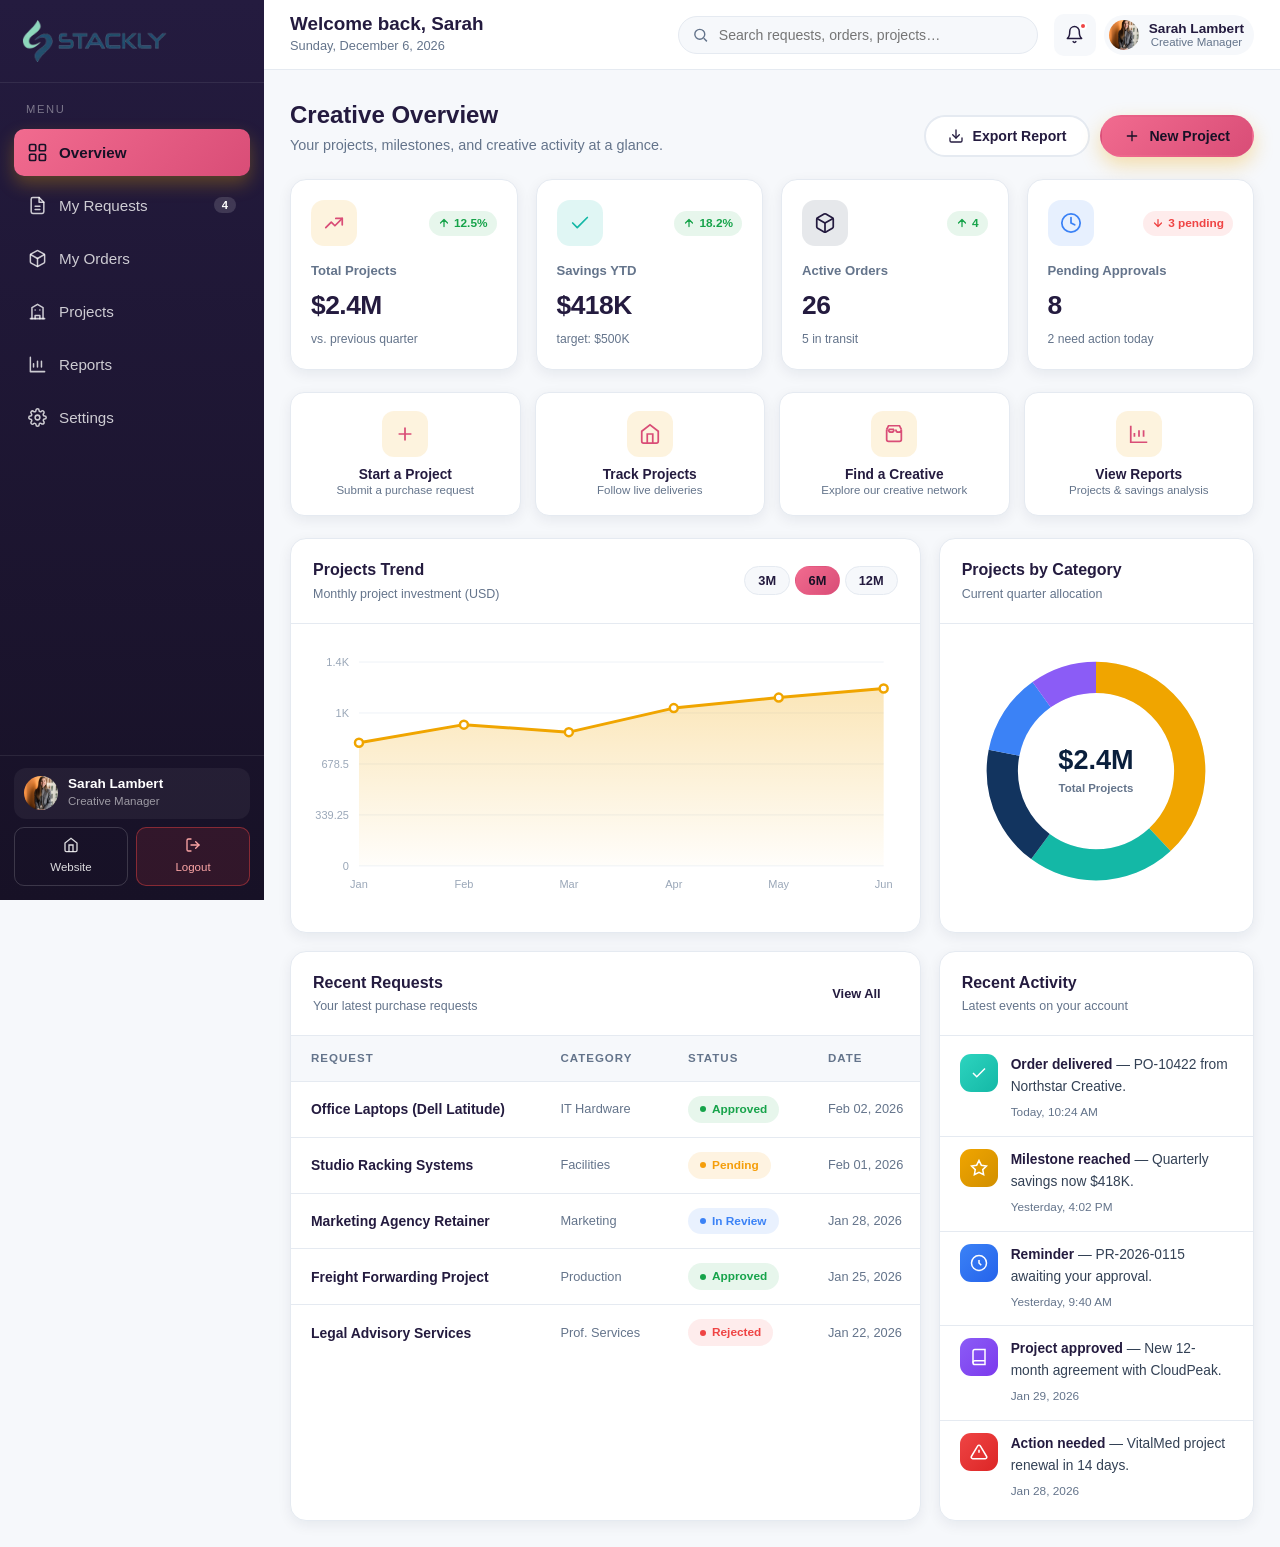
==== user-dashboard.html @ cf63e033 "Add files via upload" ====
<!DOCTYPE html>
<html lang="en">
<head>
  <meta charset="UTF-8">
  <meta name="viewport" content="width=device-width, initial-scale=1.0">
  <title>Creative Dashboard | Stackly</title>
  <meta name="description" content="Stackly user dashboard — manage creative requests, track orders, savings and clients in one place.">
  <link rel="stylesheet" href="css/dashboard.css">
</head>
<body class="dash-body" data-role="user">

  <!-- ===== Sidebar ===== -->
  <aside class="dash-sidebar" id="sidebar">
    <a href="index.html" class="sidebar-brand">
      <img src="assets/logo.webp" alt="Stackly">
    </a>

    <nav class="sidebar-scroll" aria-label="Dashboard navigation">
      <p class="side-nav-label">Menu</p>

      <button type="button" class="side-nav-item active" data-page="overview">
        <svg viewBox="0 0 24 24"><rect x="3" y="3" width="7" height="7" rx="1.5"/><rect x="14" y="3" width="7" height="7" rx="1.5"/><rect x="14" y="14" width="7" height="7" rx="1.5"/><rect x="3" y="14" width="7" height="7" rx="1.5"/></svg>
        Overview
      </button>

      <button type="button" class="side-nav-item" data-page="requests">
        <svg viewBox="0 0 24 24"><path d="M14 2H6a2 2 0 0 0-2 2v16a2 2 0 0 0 2 2h12a2 2 0 0 0 2-2V8z"/><path d="M14 2v6h6"/><path d="M9 13h6M9 17h6"/></svg>
        My Requests
        <span class="nav-badge">4</span>
      </button>

      <button type="button" class="side-nav-item" data-page="orders">
        <svg viewBox="0 0 24 24"><path d="M21 8a2 2 0 0 0-1-1.73l-7-4a2 2 0 0 0-2 0l-7 4A2 2 0 0 0 3 8v8a2 2 0 0 0 1 1.73l7 4a2 2 0 0 0 2 0l7-4A2 2 0 0 0 21 16z"/><path d="M3.27 6.96 12 12.01l8.73-5.05"/><path d="M12 22.08V12"/></svg>
        My Orders
      </button>

      <button type="button" class="side-nav-item" data-page="projects">
        <svg viewBox="0 0 24 24"><path d="M3 21h18"/><path d="M5 21V7l7-4 7 4v14"/><path d="M9 21v-4h6v4"/><path d="M9 10h.01M15 10h.01"/></svg>
        Projects
      </button>

      <button type="button" class="side-nav-item" data-page="reports">
        <svg viewBox="0 0 24 24"><path d="M3 3v18h18"/><path d="M7 15v-4M12 15V8M17 15v-7"/></svg>
        Reports
      </button>

      <button type="button" class="side-nav-item" data-page="settings">
        <svg viewBox="0 0 24 24"><circle cx="12" cy="12" r="3"/><path d="M19.4 15a1.65 1.65 0 0 0 .33 1.82l.06.06a2 2 0 1 1-2.83 2.83l-.06-.06a1.65 1.65 0 0 0-1.82-.33 1.65 1.65 0 0 0-1 1.51V21a2 2 0 1 1-4 0v-.09A1.65 1.65 0 0 0 9 19.4a1.65 1.65 0 0 0-1.82.33l-.06.06a2 2 0 1 1-2.83-2.83l.06-.06a1.65 1.65 0 0 0 .33-1.82 1.65 1.65 0 0 0-1.51-1H3a2 2 0 1 1 0-4h.09A1.65 1.65 0 0 0 4.6 9a1.65 1.65 0 0 0-.33-1.82l-.06-.06a2 2 0 1 1 2.83-2.83l.06.06a1.65 1.65 0 0 0 1.82.33H9a1.65 1.65 0 0 0 1-1.51V3a2 2 0 1 1 4 0v.09a1.65 1.65 0 0 0 1 1.51 1.65 1.65 0 0 0 1.82-.33l.06-.06a2 2 0 1 1 2.83 2.83l-.06.06a1.65 1.65 0 0 0-.33 1.82V9a1.65 1.65 0 0 0 1.51 1H21a2 2 0 1 1 0 4h-.09a1.65 1.65 0 0 0-1.51 1z"/></svg>
        Settings
      </button>
    </nav>

    <div class="sidebar-foot">
      <div class="sidebar-user">
        <span class="avatar"><img src="assets/team-1.webp" alt="Sarah Lambert"></span>
        <div>
          <div class="u-name">Sarah Lambert</div>
          <div class="u-role">Creative Manager</div>
        </div>
      </div>
      <div class="side-foot-actions">
        <a href="index.html" class="back-site">
          <svg viewBox="0 0 24 24"><path d="M3 9l9-7 9 7v11a2 2 0 0 1-2 2H5a2 2 0 0 1-2-2z"/><path d="M9 22V12h6v10"/></svg>
          Website
        </a>
        <a href="signin.html" class="logout-btn">
          <svg viewBox="0 0 24 24"><path d="M9 21H5a2 2 0 0 1-2-2V5a2 2 0 0 1 2-2h4"/><path d="M16 17l5-5-5-5"/><path d="M21 12H9"/></svg>
          Logout
        </a>
      </div>
    </div>
  </aside>
  <div class="sidebar-backdrop" id="sidebarBackdrop"></div>

  <!-- ===== Main ===== -->
  <div class="dash-main">

    <!-- ===== Topbar ===== -->
    <header class="dash-topbar">
      <button type="button" class="topbar-menu-btn" id="menuToggle" aria-label="Toggle menu">
        <svg viewBox="0 0 24 24"><path d="M3 6h18M3 12h18M3 18h18"/></svg>
      </button>

      <div class="topbar-title">
        <h1>Welcome back, Sarah</h1>
        <p id="todayDate">Here&rsquo;s your creative overview.</p>
      </div>

      <div class="topbar-search">
        <svg viewBox="0 0 24 24"><circle cx="11" cy="11" r="7"/><path d="m21 21-4.35-4.35"/></svg>
        <input type="text" placeholder="Search requests, orders, projects&hellip;">
      </div>

      <div class="topbar-actions">

        <div class="dropdown">
          <button type="button" class="icon-btn" data-dropdown="notifDropdown" aria-label="Notifications">
            <svg viewBox="0 0 24 24"><path d="M18 8a6 6 0 0 0-12 0c0 7-3 9-3 9h18s-3-2-3-9"/><path d="M13.73 21a2 2 0 0 1-3.46 0"/></svg>
            <span class="dot-indicator"></span>
          </button>

          <div class="dropdown-panel" id="notifDropdown">
            <div class="dropdown-head">
              <b>Notifications</b>
              <button type="button" id="markAllRead">Mark all read</button>
            </div>
            <div class="dropdown-list" id="notifList">
              <div class="dropdown-item">
                <span class="d-icon teal"><svg viewBox="0 0 24 24" fill="none" stroke="currentColor" stroke-width="3" stroke-linecap="round" stroke-linejoin="round" aria-hidden="true"><path d="M20 6 9 17l-5-5"/></svg></span>
                <div class="d-text"><p>Project PR-10422 delivered</p><span>Northstar Creative completed delivery.</span></div>
                <span class="d-time">2h ago</span>
              </div>
              <div class="dropdown-item">
                <span class="d-icon gold"><svg viewBox="0 0 24 24" fill="currentColor" stroke="currentColor" stroke-width="0" stroke-linecap="round" stroke-linejoin="round" aria-hidden="true"><path d="M12 17.27 18.18 21l-1.64-7.03L22 9.24l-7.19-.61L12 2 9.19 8.63 2 9.24l5.46 4.73L5.82 21z"/></svg></span>
                <div class="d-text"><p>Project milestone reached</p><span>Your latest creative milestone is ready for review.</span></div>
                <span class="d-time">5h ago</span>
              </div>
              <div class="dropdown-item">
                <span class="d-icon blue"><svg viewBox="0 0 24 24" fill="none" stroke="currentColor" stroke-width="2.5" stroke-linecap="round" stroke-linejoin="round" aria-hidden="true"><circle cx="12" cy="12" r="9"/><path d="M12 8v4M12 16h.01"/></svg></span>
                <div class="d-text"><p>Creative brief CR-2026-0115</p><span>Brand identity concepts are awaiting approval.</span></div>
                <span class="d-time">1d ago</span>
              </div>
              <div class="dropdown-item">
                <span class="d-icon red"><svg viewBox="0 0 24 24" fill="none" stroke="currentColor" stroke-width="2.5" stroke-linecap="round" stroke-linejoin="round" aria-hidden="true"><circle cx="12" cy="12" r="9"/><path d="M12 8v4M12 16h.01"/></svg></span>
                <div class="d-text"><p>Project review due</p><span>Studio Meridian project expires in 14 days.</span></div>
                <span class="d-time">2d ago</span>
              </div>
            </div>
            <div class="dropdown-foot"><a href="#" data-page="requests">View all requests</a></div>
          </div>
        </div>

        <div class="dropdown">
          <button type="button" class="profile-btn" data-dropdown="profileDropdown" aria-label="Account menu">
            <span class="avatar sm"><img src="assets/team-1.webp" alt="Sarah Lambert"></span>
            <span>
              <span class="p-name">Sarah Lambert</span>
              <span class="p-role">Creative Manager</span>
            </span>
          </button>

          <div class="dropdown-panel profile-menu" id="profileDropdown">
            <button type="button" class="profile-menu-item" data-page="settings">
              <svg viewBox="0 0 24 24"><circle cx="12" cy="8" r="4"/><path d="M4 21c0-4 3.6-6 8-6s8 2 8 6"/></svg>
              My Profile
            </button>
            <button type="button" class="profile-menu-item" data-open-modal="newRequestModal">
              <svg viewBox="0 0 24 24"><circle cx="12" cy="12" r="10"/><path d="M12 8v8M8 12h8"/></svg>
              New Project
            </button>
            <button type="button" class="profile-menu-item">
              <svg viewBox="0 0 24 24"><circle cx="12" cy="12" r="10"/><path d="M9.09 9a3 3 0 0 1 5.83 1c0 2-3 3-3 3"/><path d="M12 17h.01"/></svg>
              Help &amp; Support
            </button>
            <button type="button" class="profile-menu-item danger" data-logout>
              <svg viewBox="0 0 24 24"><path d="M9 21H5a2 2 0 0 1-2-2V5a2 2 0 0 1 2-2h4"/><path d="M16 17l5-5-5-5"/><path d="M21 12H9"/></svg>
              Sign Out
            </button>
          </div>
        </div>

      </div>
    </header>

    <!-- ===== Content ===== -->
    <main class="dash-content">

      <!-- ========== OVERVIEW ========== -->
      <section class="dash-page active" id="overview">
        <div class="page-head">
          <div>
            <h2>Creative Overview</h2>
            <p>Your projects, milestones, and creative activity at a glance.</p>
          </div>
          <div class="page-head-actions">
            <button type="button" class="btn btn-outline">
              <svg viewBox="0 0 24 24"><path d="M21 15v4a2 2 0 0 1-2 2H5a2 2 0 0 1-2-2v-4"/><path d="M7 10l5 5 5-5"/><path d="M12 15V3"/></svg>
              Export Report
            </button>
            <button type="button" class="btn btn-gold" data-open-modal="newRequestModal">
              <svg viewBox="0 0 24 24"><path d="M12 5v14M5 12h14"/></svg>
              New Project
            </button>
          </div>
        </div>

        <!-- KPI cards -->
        <div class="kpi-grid">
          <div class="kpi-card">
            <div class="k-top">
              <span class="kpi-ic gold"><svg viewBox="0 0 24 24"><path d="M3 17l6-6 4 4 8-8"/><path d="M14 7h7v7"/></svg></span>
              <span class="kpi-trend up"><svg viewBox="0 0 24 24" fill="none" stroke="currentColor" stroke-width="2.5" stroke-linecap="round" stroke-linejoin="round" aria-hidden="true"><path d="M12 19V5M5 12l7-7 7 7"/></svg> 12.5%</span>
            </div>
            <div class="k-label">Total Projects</div>
            <div class="k-value counter" data-target="2.4" data-decimals="1" data-prefix="$" data-suffix="M">0</div>
            <div class="k-sub">vs. previous quarter</div>
          </div>

          <div class="kpi-card">
            <div class="k-top">
              <span class="kpi-ic teal"><svg viewBox="0 0 24 24"><path d="M20 6 9 17l-5-5"/></svg></span>
              <span class="kpi-trend up"><svg viewBox="0 0 24 24" fill="none" stroke="currentColor" stroke-width="2.5" stroke-linecap="round" stroke-linejoin="round" aria-hidden="true"><path d="M12 19V5M5 12l7-7 7 7"/></svg> 18.2%</span>
            </div>
            <div class="k-label">Savings YTD</div>
            <div class="k-value counter" data-target="418" data-prefix="$" data-suffix="K">0</div>
            <div class="k-sub">target: $500K</div>
          </div>

          <div class="kpi-card">
            <div class="k-top">
              <span class="kpi-ic navy"><svg viewBox="0 0 24 24"><path d="M21 8a2 2 0 0 0-1-1.73l-7-4a2 2 0 0 0-2 0l-7 4A2 2 0 0 0 3 8v8a2 2 0 0 0 1 1.73l7 4a2 2 0 0 0 2 0l7-4A2 2 0 0 0 21 16z"/><path d="M3.27 6.96 12 12.01l8.73-5.05"/><path d="M12 22.08V12"/></svg></span>
              <span class="kpi-trend up"><svg viewBox="0 0 24 24" fill="none" stroke="currentColor" stroke-width="2.5" stroke-linecap="round" stroke-linejoin="round" aria-hidden="true"><path d="M12 19V5M5 12l7-7 7 7"/></svg> 4</span>
            </div>
            <div class="k-label">Active Orders</div>
            <div class="k-value counter" data-target="26">0</div>
            <div class="k-sub">5 in transit</div>
          </div>

          <div class="kpi-card">
            <div class="k-top">
              <span class="kpi-ic blue"><svg viewBox="0 0 24 24"><circle cx="12" cy="12" r="10"/><path d="M12 6v6l4 2"/></svg></span>
              <span class="kpi-trend down"><svg viewBox="0 0 24 24" fill="none" stroke="currentColor" stroke-width="2.5" stroke-linecap="round" stroke-linejoin="round" aria-hidden="true"><path d="M12 5v14M5 12l7 7 7-7"/></svg> 3 pending</span>
            </div>
            <div class="k-label">Pending Approvals</div>
            <div class="k-value counter" data-target="8">0</div>
            <div class="k-sub">2 need action today</div>
          </div>
        </div>

        <!-- Quick actions -->
        <div class="quick-actions">
          <button type="button" class="qa-btn" data-open-modal="newRequestModal">
            <span class="qa-ic"><svg viewBox="0 0 24 24"><path d="M12 5v14M5 12h14"/></svg></span>
            <b>Start a Project</b>
            <span>Submit a purchase request</span>
          </button>
          <button type="button" class="qa-btn" data-page="orders">
            <span class="qa-ic"><svg viewBox="0 0 24 24"><path d="M3 9l9-7 9 7v11a2 2 0 0 1-2 2H5a2 2 0 0 1-2-2z"/><path d="M9 22V12h6v10"/></svg></span>
            <b>Track Projects</b>
            <span>Follow live deliveries</span>
          </button>
          <button type="button" class="qa-btn" data-page="projects">
            <span class="qa-ic"><svg viewBox="0 0 24 24"><path d="M20 7 18 3H6L4 7m16 0a3 3 0 0 1-6 0m6 0v11a2 2 0 0 1-2 2H6a2 2 0 0 1-2-2V7m2 0a3 3 0 0 0 6 0m-6 0h6"/></svg></span>
            <b>Find a Creative</b>
            <span>Explore our creative network</span>
          </button>
          <button type="button" class="qa-btn" data-page="reports">
            <span class="qa-ic"><svg viewBox="0 0 24 24"><path d="M3 3v18h18"/><path d="M7 15v-4M12 15V8M17 15v-7"/></svg></span>
            <b>View Reports</b>
            <span>Projects &amp; savings analysis</span>
          </button>
        </div>

        <!-- Charts row -->
        <div class="grid-2">
          <div class="card">
            <div class="card-head">
              <div>
                <h3>Projects Trend</h3>
                <div class="sub">Monthly project investment (USD)</div>
              </div>
              <div>
                <button type="button" class="chip" data-chart="line" data-range="3m">3M</button>
                <button type="button" class="chip active" data-chart="line" data-range="6m">6M</button>
                <button type="button" class="chip" data-chart="line" data-range="12m">12M</button>
              </div>
            </div>
            <div class="card-body">
              <div class="chart-box">
                <div class="chart-line" data-js data-color="#f0a500"></div>
              </div>
            </div>
          </div>

          <div class="card">
            <div class="card-head">
              <div>
                <h3>Projects by Category</h3>
                <div class="sub">Current quarter allocation</div>
              </div>
            </div>
            <div class="card-body">
              <div class="chart-box" style="text-align:center;">
                <div class="chart-donut" data-js data-dataset="categories" data-center-title="Total Projects" data-center-value="$2.4M" style="max-width:250px;margin:0 auto;"></div>
                <div class="chart-legend" data-js-legend></div>
              </div>
            </div>
          </div>
        </div>

        <!-- Recent requests + activity -->
        <div class="grid-2 mt-18">
          <div class="card">
            <div class="card-head">
              <div>
                <h3>Recent Requests</h3>
                <div class="sub">Your latest purchase requests</div>
              </div>
              <button type="button" class="btn btn-ghost btn-sm" data-page="requests">View All</button>
            </div>
            <div class="table-wrap">
              <table class="data-table">
                <thead>
                  <tr><th>Request</th><th>Category</th><th>Status</th><th>Date</th></tr>
                </thead>
                <tbody>
                  <tr><td class="cell-strong">Office Laptops (Dell Latitude)</td><td class="cell-muted">IT Hardware</td><td><span class="badge green">Approved</span></td><td class="cell-muted">Feb 02, 2026</td></tr>
                  <tr><td class="cell-strong">Studio Racking Systems</td><td class="cell-muted">Facilities</td><td><span class="badge amber">Pending</span></td><td class="cell-muted">Feb 01, 2026</td></tr>
                  <tr><td class="cell-strong">Marketing Agency Retainer</td><td class="cell-muted">Marketing</td><td><span class="badge blue">In Review</span></td><td class="cell-muted">Jan 28, 2026</td></tr>
                  <tr><td class="cell-strong">Freight Forwarding Project</td><td class="cell-muted">Production</td><td><span class="badge green">Approved</span></td><td class="cell-muted">Jan 25, 2026</td></tr>
                  <tr><td class="cell-strong">Legal Advisory Services</td><td class="cell-muted">Prof. Services</td><td><span class="badge red">Rejected</span></td><td class="cell-muted">Jan 22, 2026</td></tr>
                </tbody>
              </table>
            </div>
          </div>

          <div class="card">
            <div class="card-head">
              <div>
                <h3>Recent Activity</h3>
                <div class="sub">Latest events on your account</div>
              </div>
            </div>
            <div class="activity-list">
              <div class="activity-item">
                <span class="a-ic" style="background:linear-gradient(135deg,#2dd4bf,#14b8a6);"><svg viewBox="0 0 24 24"><path d="M20 6 9 17l-5-5"/></svg></span>
                <div><p><b>Order delivered</b> &mdash; PO-10422 from Northstar Creative.</p><span class="a-time">Today, 10:24 AM</span></div>
              </div>
              <div class="activity-item">
                <span class="a-ic" style="background:linear-gradient(135deg,#f0a500,#d18f00);"><svg viewBox="0 0 24 24"><path d="M12 2l3.09 6.26L22 9.27l-5 4.87L18.18 21 12 17.77 5.82 21 7 14.14l-5-4.87 6.91-1.01z"/></svg></span>
                <div><p><b>Milestone reached</b> &mdash; Quarterly savings now $418K.</p><span class="a-time">Yesterday, 4:02 PM</span></div>
              </div>
              <div class="activity-item">
                <span class="a-ic" style="background:linear-gradient(135deg,#3b82f6,#2563eb);"><svg viewBox="0 0 24 24"><circle cx="12" cy="12" r="10"/><path d="M12 8v4l3 3"/></svg></span>
                <div><p><b>Reminder</b> &mdash; PR-2026-0115 awaiting your approval.</p><span class="a-time">Yesterday, 9:40 AM</span></div>
              </div>
              <div class="activity-item">
                <span class="a-ic" style="background:linear-gradient(135deg,#8b5cf6,#7c3aed);"><svg viewBox="0 0 24 24"><path d="M4 19.5A2.5 2.5 0 0 1 6.5 17H20"/><path d="M6.5 2H20v20H6.5A2.5 2.5 0 0 1 4 19.5v-15A2.5 2.5 0 0 1 6.5 2z"/></svg></span>
                <div><p><b>Project approved</b> &mdash; New 12-month agreement with CloudPeak.</p><span class="a-time">Jan 29, 2026</span></div>
              </div>
              <div class="activity-item">
                <span class="a-ic" style="background:linear-gradient(135deg,#ef4444,#dc2626);"><svg viewBox="0 0 24 24"><path d="M12 9v4m0 4h.01M10.29 3.86 1.82 18a2 2 0 0 0 1.71 3h16.94a2 2 0 0 0 1.71-3L13.71 3.86a2 2 0 0 0-3.42 0z"/></svg></span>
                <div><p><b>Action needed</b> &mdash; VitalMed project renewal in 14 days.</p><span class="a-time">Jan 28, 2026</span></div>
              </div>
            </div>
          </div>
        </div>
      </section>

      <!-- ========== REQUESTS ========== -->
      <section class="dash-page" id="requests">
        <div class="page-head">
          <div>
            <h2>My Requests</h2>
            <p>Create and manage purchase requests.</p>
          </div>
          <div class="page-head-actions">
            <button type="button" class="btn btn-gold" data-open-modal="newRequestModal">
              <svg viewBox="0 0 24 24"><path d="M12 5v14M5 12h14"/></svg>
              New Project
            </button>
          </div>
        </div>

        <div class="card">
          <div class="table-toolbar">
            <div class="search-box">
              <svg viewBox="0 0 24 24"><circle cx="11" cy="11" r="7"/><path d="m21 21-4.35-4.35"/></svg>
              <input type="text" class="js-table-search" placeholder="Search requests&hellip;">
            </div>
            <select class="filter-select js-table-filter">
              <option value="">All statuses</option>
              <option value="approved">Approved</option>
              <option value="pending">Pending</option>
              <option value="review">In Review</option>
              <option value="rejected">Rejected</option>
              <option value="completed">Completed</option>
            </select>
            <span class="js-page-info" style="margin-left:auto;font-size:.8rem;color:var(--text-light);"></span>
          </div>

          <div class="table-wrap">
            <table class="data-table" data-table="requests" data-page-size="6">
              <thead>
                <tr><th>Request</th><th>Category</th><th>Priority</th><th>Status</th><th>Date</th><th style="text-align:right;">Action</th></tr>
              </thead>
              <tbody>
                <tr data-filter="approved" data-search="office laptops dell latitude it hardware high feb">
                  <td><b class="cell-strong">Office Laptops (Dell Latitude)</b><div class="cell-muted">PR-2026-0114 &middot; Qty 24</div></td>
                  <td class="cell-muted">IT Hardware</td>
                  <td><span class="badge red">High</span></td>
                  <td><span class="badge green">Approved</span></td>
                  <td class="cell-muted">Feb 02, 2026</td>
                  <td style="text-align:right;"><button type="button" class="btn btn-outline btn-sm" data-action="approve" data-toast="Request is already approved.">View</button></td>
                </tr>
                <tr data-filter="pending" data-search="studio racking systems facilities high feb">
                  <td><b class="cell-strong">Studio Racking Systems</b><div class="cell-muted">PR-2026-0115 &middot; Qty 40</div></td>
                  <td class="cell-muted">Facilities</td>
                  <td><span class="badge red">High</span></td>
                  <td><span class="badge amber">Pending</span></td>
                  <td class="cell-muted">Feb 01, 2026</td>
                  <td style="text-align:right;"><button type="button" class="btn btn-navy btn-sm" data-action="approve">Approve</button></td>
                </tr>
                <tr data-filter="review" data-search="marketing agency retainer marketing medium jan">
                  <td><b class="cell-strong">Marketing Agency Retainer</b><div class="cell-muted">PR-2026-0113 &middot; Qty 1</div></td>
                  <td class="cell-muted">Marketing</td>
                  <td><span class="badge amber">Medium</span></td>
                  <td><span class="badge blue">In Review</span></td>
                  <td class="cell-muted">Jan 28, 2026</td>
                  <td style="text-align:right;"><button type="button" class="btn btn-outline btn-sm" data-action="toast" data-toast="Request is currently under review.">View</button></td>
                </tr>
                <tr data-filter="approved" data-search="freight forwarding project production high jan">
                  <td><b class="cell-strong">Freight Forwarding Project</b><div class="cell-muted">PR-2026-0112 &middot; Qty 1</div></td>
                  <td class="cell-muted">Production</td>
                  <td><span class="badge red">High</span></td>
                  <td><span class="badge green">Approved</span></td>
                  <td class="cell-muted">Jan 25, 2026</td>
                  <td style="text-align:right;"><button type="button" class="btn btn-outline btn-sm" data-action="toast" data-toast="Approved. PO was created.">View</button></td>
                </tr>
                <tr data-filter="rejected" data-search="legal advisory services professional services low jan">
                  <td><b class="cell-strong">Legal Advisory Services</b><div class="cell-muted">PR-2026-0111 &middot; Qty 1</div></td>
                  <td class="cell-muted">Prof. Services</td>
                  <td><span class="badge blue">Low</span></td>
                  <td><span class="badge red">Rejected</span></td>
                  <td class="cell-muted">Jan 22, 2026</td>
                  <td style="text-align:right;"><button type="button" class="btn btn-outline btn-sm" data-action="reject" data-toast="Request was rejected.">View</button></td>
                </tr>
                <tr data-filter="approved" data-search="cloud storage aws s3 it hardware medium jan">
                  <td><b class="cell-strong">Cloud Storage (AWS S3)</b><div class="cell-muted">PR-2026-0110 &middot; Qty 1</div></td>
                  <td class="cell-muted">IT Hardware</td>
                  <td><span class="badge amber">Medium</span></td>
                  <td><span class="badge green">Approved</span></td>
                  <td class="cell-muted">Jan 20, 2026</td>
                  <td style="text-align:right;"><button type="button" class="btn btn-outline btn-sm" data-action="toast" data-toast="Approved. Order placed with CloudPeak.">View</button></td>
                </tr>
                <tr data-filter="completed" data-search="office furniture refresh facilities low jan">
                  <td><b class="cell-strong">Office Furniture Refresh</b><div class="cell-muted">PR-2026-0109 &middot; Qty 18</div></td>
                  <td class="cell-muted">Facilities</td>
                  <td><span class="badge blue">Low</span></td>
                  <td><span class="badge teal">Completed</span></td>
                  <td class="cell-muted">Jan 18, 2026</td>
                  <td style="text-align:right;"><button type="button" class="btn btn-outline btn-sm" data-action="toast" data-toast="Request completed successfully.">View</button></td>
                </tr>
                <tr data-filter="pending" data-search="corporate catering partner hospitality medium jan">
                  <td><b class="cell-strong">Corporate Catering Partner</b><div class="cell-muted">PR-2026-0108 &middot; Qty 1</div></td>
                  <td class="cell-muted">Hospitality</td>
                  <td><span class="badge amber">Medium</span></td>
                  <td><span class="badge amber">Pending</span></td>
                  <td class="cell-muted">Jan 15, 2026</td>
                  <td style="text-align:right;"><button type="button" class="btn btn-navy btn-sm" data-action="approve">Approve</button></td>
                </tr>
              </tbody>
            </table>
          </div>
          <div class="empty-state js-table-empty" style="display:none;">
            <div class="e-ic"><svg viewBox="0 0 24 24"><circle cx="11" cy="11" r="7"/><path d="m21 21-4.35-4.35"/></svg></div>
            <b>No matching requests</b>
            <p>Try adjusting your search or filter to find what you&rsquo;re looking for.</p>
          </div>
          <div class="pagination js-pagination"></div>
        </div>
      </section>

      <!-- ========== ORDERS ========== -->
      <section class="dash-page" id="orders">
        <div class="page-head">
          <div>
            <h2>My Orders</h2>
            <p>Track your purchase orders and deliveries.</p>
          </div>
          <div class="page-head-actions">
            <button type="button" class="btn btn-outline">
              <svg viewBox="0 0 24 24"><path d="M21 15v4a2 2 0 0 1-2 2H5a2 2 0 0 1-2-2v-4"/><path d="M7 10l5 5 5-5"/><path d="M12 15V3"/></svg>
              Export Orders
            </button>
          </div>
        </div>

        <div class="card">
          <div class="table-toolbar">
            <div class="search-box">
              <svg viewBox="0 0 24 24"><circle cx="11" cy="11" r="7"/><path d="m21 21-4.35-4.35"/></svg>
              <input type="text" class="js-table-search" placeholder="Search orders&hellip;">
            </div>
            <select class="filter-select js-table-filter">
              <option value="">All statuses</option>
              <option value="processing">Processing</option>
              <option value="transit">In Transit</option>
              <option value="delivered">Delivered</option>
              <option value="hold">On Hold</option>
            </select>
            <span class="js-page-info" style="margin-left:auto;font-size:.8rem;color:var(--text-light);"></span>
          </div>

          <div class="table-wrap">
            <table class="data-table" data-table="orders" data-page-size="6">
              <thead>
                <tr><th>Order</th><th>Project</th><th>Items</th><th>Total</th><th>Status</th><th style="width:160px;">Progress</th></tr>
              </thead>
              <tbody>
                <tr data-filter="transit" data-search="po-10423 meridian steel steel beams in transit">
                  <td><b class="cell-strong">PO-10423</b><div class="cell-muted">Jan 30, 2026</div></td>
                  <td class="cell-muted">Meridian Steel</td>
                  <td class="cell-muted">Steel Beams (120)</td>
                  <td class="cell-strong">$184,200</td>
                  <td><span class="badge blue">In Transit</span></td>
                  <td><div class="progress blue"><div class="bar" style="width:70%;"></div></div></td>
                </tr>
                <tr data-filter="delivered" data-search="po-10422 novafreight production freight delivered">
                  <td><b class="cell-strong">PO-10422</b><div class="cell-muted">Jan 28, 2026</div></td>
                  <td class="cell-muted">Northstar Creative</td>
                  <td class="cell-muted">Freight &mdash; West Coast</td>
                  <td class="cell-strong">$42,800</td>
                  <td><span class="badge green">Delivered</span></td>
                  <td><div class="progress"><div class="bar" style="width:100%;"></div></div></td>
                </tr>
                <tr data-filter="processing" data-search="po-10421 cloudpeak solutions saas licenses processing">
                  <td><b class="cell-strong">PO-10421</b><div class="cell-muted">Jan 26, 2026</div></td>
                  <td class="cell-muted">CloudPeak Solutions</td>
                  <td class="cell-muted">SaaS Licenses (60)</td>
                  <td class="cell-strong">$96,000</td>
                  <td><span class="badge amber">Processing</span></td>
                  <td><div class="progress"><div class="bar" style="width:35%;"></div></div></td>
                </tr>
                <tr data-filter="transit" data-search="po-10420 atlas components circuit boards transit">
                  <td><b class="cell-strong">PO-10420</b><div class="cell-muted">Jan 24, 2026</div></td>
                  <td class="cell-muted">Atlas Studio</td>
                  <td class="cell-muted">Circuit Boards (5K)</td>
                  <td class="cell-strong">$210,500</td>
                  <td><span class="badge blue">In Transit</span></td>
                  <td><div class="progress blue"><div class="bar" style="width:72%;"></div></div></td>
                </tr>
                <tr data-filter="delivered" data-search="po-10419 brightpack packaging corrugated boxes delivered">
                  <td><b class="cell-strong">PO-10419</b><div class="cell-muted">Jan 21, 2026</div></td>
                  <td class="cell-muted">BrightPack Packaging</td>
                  <td class="cell-muted">Corrugated Boxes (4K)</td>
                  <td class="cell-strong">$18,900</td>
                  <td><span class="badge green">Delivered</span></td>
                  <td><div class="progress"><div class="bar" style="width:100%;"></div></div></td>
                </tr>
                <tr data-filter="hold" data-search="po-10418 meridian steel steel sheets on hold">
                  <td><b class="cell-strong">PO-10418</b><div class="cell-muted">Jan 19, 2026</div></td>
                  <td class="cell-muted">Meridian Steel</td>
                  <td class="cell-muted">Steel Sheets (60)</td>
                  <td class="cell-strong">$96,400</td>
                  <td><span class="badge red">On Hold</span></td>
                  <td><div class="progress"><div class="bar" style="width:15%;"></div></div></td>
                </tr>
                <tr data-filter="delivered" data-search="po-10417 vitalmed supply medical gloves delivered">
                  <td><b class="cell-strong">PO-10417</b><div class="cell-muted">Jan 15, 2026</div></td>
                  <td class="cell-muted">Studio Meridian</td>
                  <td class="cell-muted">Medical Gloves (10K)</td>
                  <td class="cell-strong">$12,300</td>
                  <td><span class="badge green">Delivered</span></td>
                  <td><div class="progress"><div class="bar" style="width:100%;"></div></div></td>
                </tr>
              </tbody>
            </table>
          </div>
          <div class="empty-state js-table-empty" style="display:none;">
            <div class="e-ic"><svg viewBox="0 0 24 24"><circle cx="11" cy="11" r="7"/><path d="m21 21-4.35-4.35"/></svg></div>
            <b>No matching orders</b>
            <p>Try adjusting your search or filter to find what you&rsquo;re looking for.</p>
          </div>
          <div class="pagination js-pagination"></div>
        </div>
      </section>

      <!-- ========== VENDORS ========== -->
      <section class="dash-page" id="projects">
        <div class="page-head">
          <div>
            <h2>Preferred Projects</h2>
            <p>Your vetted creative network.</p>
          </div>
          <div class="page-head-actions">
            <button type="button" class="btn btn-gold" data-action="toast" data-toast="A Stackly design expert will reach out to expand your network.">Request New Project</button>
          </div>
        </div>

        <div class="project-grid">
          <div class="project-card">
            <div class="v-head">
              <span class="v-logo" style="background:linear-gradient(135deg,#f0a500,#d18f00);">MS</span>
              <div><div class="v-name">Meridian Steel</div><div class="v-cat">Raw Materials</div></div>
              <span class="badge gold" style="margin-left:auto;">Preferred</span>
            </div>
            <div class="stars"><svg viewBox="0 0 24 24" fill="currentColor" stroke="currentColor" stroke-width="0" stroke-linecap="round" stroke-linejoin="round" aria-hidden="true"><path d="M12 17.27 18.18 21l-1.64-7.03L22 9.24l-7.19-.61L12 2 9.19 8.63 2 9.24l5.46 4.73L5.82 21z"/></svg><svg viewBox="0 0 24 24" fill="currentColor" stroke="currentColor" stroke-width="0" stroke-linecap="round" stroke-linejoin="round" aria-hidden="true"><path d="M12 17.27 18.18 21l-1.64-7.03L22 9.24l-7.19-.61L12 2 9.19 8.63 2 9.24l5.46 4.73L5.82 21z"/></svg><svg viewBox="0 0 24 24" fill="currentColor" stroke="currentColor" stroke-width="0" stroke-linecap="round" stroke-linejoin="round" aria-hidden="true"><path d="M12 17.27 18.18 21l-1.64-7.03L22 9.24l-7.19-.61L12 2 9.19 8.63 2 9.24l5.46 4.73L5.82 21z"/></svg><svg viewBox="0 0 24 24" fill="currentColor" stroke="currentColor" stroke-width="0" stroke-linecap="round" stroke-linejoin="round" aria-hidden="true"><path d="M12 17.27 18.18 21l-1.64-7.03L22 9.24l-7.19-.61L12 2 9.19 8.63 2 9.24l5.46 4.73L5.82 21z"/></svg><svg viewBox="0 0 24 24" fill="currentColor" stroke="currentColor" stroke-width="0" stroke-linecap="round" stroke-linejoin="round" aria-hidden="true"><path d="M12 17.27 18.18 21l-1.64-7.03L22 9.24l-7.19-.61L12 2 9.19 8.63 2 9.24l5.46 4.73L5.82 21z"/></svg> <span style="color:var(--text-light);font-size:.75rem;">4.9</span></div>
            <div class="v-stats">
              <div class="v-stat"><b>12</b><span>Active Projects</span></div>
              <div class="v-stat"><b>98%</b><span>On-Time Delivery</span></div>
            </div>
            <div class="progress-row">
              <span class="pl">Performance</span>
              <div class="progress" style="flex:1;"><div class="bar" style="width:92%;"></div></div>
              <span class="pv">92%</span>
            </div>
            <div class="row" style="margin-top:14px;justify-content:flex-end;">
              <button type="button" class="btn btn-outline btn-sm" data-action="toast" data-toast="Opening project profile for Meridian Steel.">View Profile</button>
            </div>
          </div>

          <div class="project-card">
            <div class="v-head">
              <span class="v-logo" style="background:linear-gradient(135deg,#2dd4bf,#14b8a6);">NL</span>
              <div><div class="v-name">Northstar Creative</div><div class="v-cat">Production</div></div>
              <span class="badge gold" style="margin-left:auto;">Preferred</span>
            </div>
            <div class="stars"><svg viewBox="0 0 24 24" fill="currentColor" stroke="currentColor" stroke-width="0" stroke-linecap="round" stroke-linejoin="round" aria-hidden="true"><path d="M12 17.27 18.18 21l-1.64-7.03L22 9.24l-7.19-.61L12 2 9.19 8.63 2 9.24l5.46 4.73L5.82 21z"/></svg><svg viewBox="0 0 24 24" fill="currentColor" stroke="currentColor" stroke-width="0" stroke-linecap="round" stroke-linejoin="round" aria-hidden="true"><path d="M12 17.27 18.18 21l-1.64-7.03L22 9.24l-7.19-.61L12 2 9.19 8.63 2 9.24l5.46 4.73L5.82 21z"/></svg><svg viewBox="0 0 24 24" fill="currentColor" stroke="currentColor" stroke-width="0" stroke-linecap="round" stroke-linejoin="round" aria-hidden="true"><path d="M12 17.27 18.18 21l-1.64-7.03L22 9.24l-7.19-.61L12 2 9.19 8.63 2 9.24l5.46 4.73L5.82 21z"/></svg><svg viewBox="0 0 24 24" fill="currentColor" stroke="currentColor" stroke-width="0" stroke-linecap="round" stroke-linejoin="round" aria-hidden="true"><path d="M12 17.27 18.18 21l-1.64-7.03L22 9.24l-7.19-.61L12 2 9.19 8.63 2 9.24l5.46 4.73L5.82 21z"/></svg><svg viewBox="0 0 24 24" fill="none" stroke="currentColor" stroke-width="1.8" stroke-linecap="round" stroke-linejoin="round" aria-hidden="true"><path d="M12 17.27 18.18 21l-1.64-7.03L22 9.24l-7.19-.61L12 2 9.19 8.63 2 9.24l5.46 4.73L5.82 21z"/></svg> <span style="color:var(--text-light);font-size:.75rem;">4.7</span></div>
            <div class="v-stats">
              <div class="v-stat"><b>9</b><span>Active Projects</span></div>
              <div class="v-stat"><b>96%</b><span>On-Time Delivery</span></div>
            </div>
            <div class="progress-row">
              <span class="pl">Performance</span>
              <div class="progress teal" style="flex:1;"><div class="bar" style="width:88%;"></div></div>
              <span class="pv">88%</span>
            </div>
            <div class="row" style="margin-top:14px;justify-content:flex-end;">
              <button type="button" class="btn btn-outline btn-sm" data-action="toast" data-toast="Opening project profile for NovaFreight.">View Profile</button>
            </div>
          </div>

          <div class="project-card">
            <div class="v-head">
              <span class="v-logo" style="background:linear-gradient(135deg,#12345f,#0a1f3c);">CS</span>
              <div><div class="v-name">CloudPeak Solutions</div><div class="v-cat">Technology</div></div>
              <span class="badge gold" style="margin-left:auto;">Preferred</span>
            </div>
            <div class="stars"><svg viewBox="0 0 24 24" fill="currentColor" stroke="currentColor" stroke-width="0" stroke-linecap="round" stroke-linejoin="round" aria-hidden="true"><path d="M12 17.27 18.18 21l-1.64-7.03L22 9.24l-7.19-.61L12 2 9.19 8.63 2 9.24l5.46 4.73L5.82 21z"/></svg><svg viewBox="0 0 24 24" fill="currentColor" stroke="currentColor" stroke-width="0" stroke-linecap="round" stroke-linejoin="round" aria-hidden="true"><path d="M12 17.27 18.18 21l-1.64-7.03L22 9.24l-7.19-.61L12 2 9.19 8.63 2 9.24l5.46 4.73L5.82 21z"/></svg><svg viewBox="0 0 24 24" fill="currentColor" stroke="currentColor" stroke-width="0" stroke-linecap="round" stroke-linejoin="round" aria-hidden="true"><path d="M12 17.27 18.18 21l-1.64-7.03L22 9.24l-7.19-.61L12 2 9.19 8.63 2 9.24l5.46 4.73L5.82 21z"/></svg><svg viewBox="0 0 24 24" fill="currentColor" stroke="currentColor" stroke-width="0" stroke-linecap="round" stroke-linejoin="round" aria-hidden="true"><path d="M12 17.27 18.18 21l-1.64-7.03L22 9.24l-7.19-.61L12 2 9.19 8.63 2 9.24l5.46 4.73L5.82 21z"/></svg><svg viewBox="0 0 24 24" fill="currentColor" stroke="currentColor" stroke-width="0" stroke-linecap="round" stroke-linejoin="round" aria-hidden="true"><path d="M12 17.27 18.18 21l-1.64-7.03L22 9.24l-7.19-.61L12 2 9.19 8.63 2 9.24l5.46 4.73L5.82 21z"/></svg> <span style="color:var(--text-light);font-size:.75rem;">4.8</span></div>
            <div class="v-stats">
              <div class="v-stat"><b>7</b><span>Active Projects</span></div>
              <div class="v-stat"><b>99%</b><span>On-Time Delivery</span></div>
            </div>
            <div class="progress-row">
              <span class="pl">Performance</span>
              <div class="progress" style="flex:1;"><div class="bar" style="width:95%;"></div></div>
              <span class="pv">95%</span>
            </div>
            <div class="row" style="margin-top:14px;justify-content:flex-end;">
              <button type="button" class="btn btn-outline btn-sm" data-action="toast" data-toast="Opening project profile for CloudPeak.">View Profile</button>
            </div>
          </div>

          <div class="project-card">
            <div class="v-head">
              <span class="v-logo" style="background:linear-gradient(135deg,#3b82f6,#2563eb);">BP</span>
              <div><div class="v-name">BrightPack Packaging</div><div class="v-cat">FMCG / Packaging</div></div>
              <span class="badge gold" style="margin-left:auto;">Preferred</span>
            </div>
            <div class="stars"><svg viewBox="0 0 24 24" fill="currentColor" stroke="currentColor" stroke-width="0" stroke-linecap="round" stroke-linejoin="round" aria-hidden="true"><path d="M12 17.27 18.18 21l-1.64-7.03L22 9.24l-7.19-.61L12 2 9.19 8.63 2 9.24l5.46 4.73L5.82 21z"/></svg><svg viewBox="0 0 24 24" fill="currentColor" stroke="currentColor" stroke-width="0" stroke-linecap="round" stroke-linejoin="round" aria-hidden="true"><path d="M12 17.27 18.18 21l-1.64-7.03L22 9.24l-7.19-.61L12 2 9.19 8.63 2 9.24l5.46 4.73L5.82 21z"/></svg><svg viewBox="0 0 24 24" fill="currentColor" stroke="currentColor" stroke-width="0" stroke-linecap="round" stroke-linejoin="round" aria-hidden="true"><path d="M12 17.27 18.18 21l-1.64-7.03L22 9.24l-7.19-.61L12 2 9.19 8.63 2 9.24l5.46 4.73L5.82 21z"/></svg><svg viewBox="0 0 24 24" fill="currentColor" stroke="currentColor" stroke-width="0" stroke-linecap="round" stroke-linejoin="round" aria-hidden="true"><path d="M12 17.27 18.18 21l-1.64-7.03L22 9.24l-7.19-.61L12 2 9.19 8.63 2 9.24l5.46 4.73L5.82 21z"/></svg><svg viewBox="0 0 24 24" fill="none" stroke="currentColor" stroke-width="1.8" stroke-linecap="round" stroke-linejoin="round" aria-hidden="true"><path d="M12 17.27 18.18 21l-1.64-7.03L22 9.24l-7.19-.61L12 2 9.19 8.63 2 9.24l5.46 4.73L5.82 21z"/></svg> <span style="color:var(--text-light);font-size:.75rem;">4.5</span></div>
            <div class="v-stats">
              <div class="v-stat"><b>15</b><span>Active Projects</span></div>
              <div class="v-stat"><b>94%</b><span>On-Time Delivery</span></div>
            </div>
            <div class="progress-row">
              <span class="pl">Performance</span>
              <div class="progress blue" style="flex:1;"><div class="bar" style="width:84%;"></div></div>
              <span class="pv">84%</span>
            </div>
            <div class="row" style="margin-top:14px;justify-content:flex-end;">
              <button type="button" class="btn btn-outline btn-sm" data-action="toast" data-toast="Opening project profile for BrightPack.">View Profile</button>
            </div>
          </div>

          <div class="project-card">
            <div class="v-head">
              <span class="v-logo" style="background:linear-gradient(135deg,#8b5cf6,#7c3aed);">AC</span>
              <div><div class="v-name">Atlas Studio</div><div class="v-cat">Manufacturing</div></div>
              <span class="badge gold" style="margin-left:auto;">Preferred</span>
            </div>
            <div class="stars"><svg viewBox="0 0 24 24" fill="currentColor" stroke="currentColor" stroke-width="0" stroke-linecap="round" stroke-linejoin="round" aria-hidden="true"><path d="M12 17.27 18.18 21l-1.64-7.03L22 9.24l-7.19-.61L12 2 9.19 8.63 2 9.24l5.46 4.73L5.82 21z"/></svg><svg viewBox="0 0 24 24" fill="currentColor" stroke="currentColor" stroke-width="0" stroke-linecap="round" stroke-linejoin="round" aria-hidden="true"><path d="M12 17.27 18.18 21l-1.64-7.03L22 9.24l-7.19-.61L12 2 9.19 8.63 2 9.24l5.46 4.73L5.82 21z"/></svg><svg viewBox="0 0 24 24" fill="currentColor" stroke="currentColor" stroke-width="0" stroke-linecap="round" stroke-linejoin="round" aria-hidden="true"><path d="M12 17.27 18.18 21l-1.64-7.03L22 9.24l-7.19-.61L12 2 9.19 8.63 2 9.24l5.46 4.73L5.82 21z"/></svg><svg viewBox="0 0 24 24" fill="currentColor" stroke="currentColor" stroke-width="0" stroke-linecap="round" stroke-linejoin="round" aria-hidden="true"><path d="M12 17.27 18.18 21l-1.64-7.03L22 9.24l-7.19-.61L12 2 9.19 8.63 2 9.24l5.46 4.73L5.82 21z"/></svg><svg viewBox="0 0 24 24" fill="none" stroke="currentColor" stroke-width="1.8" stroke-linecap="round" stroke-linejoin="round" aria-hidden="true"><path d="M12 17.27 18.18 21l-1.64-7.03L22 9.24l-7.19-.61L12 2 9.19 8.63 2 9.24l5.46 4.73L5.82 21z"/></svg> <span style="color:var(--text-light);font-size:.75rem;">4.6</span></div>
            <div class="v-stats">
              <div class="v-stat"><b>8</b><span>Active Projects</span></div>
              <div class="v-stat"><b>91%</b><span>On-Time Delivery</span></div>
            </div>
            <div class="progress-row">
              <span class="pl">Performance</span>
              <div class="progress" style="flex:1;"><div class="bar" style="width:86%;"></div></div>
              <span class="pv">86%</span>
            </div>
            <div class="row" style="margin-top:14px;justify-content:flex-end;">
              <button type="button" class="btn btn-outline btn-sm" data-action="toast" data-toast="Opening project profile for Atlas Studio.">View Profile</button>
            </div>
          </div>

          <div class="project-card">
            <div class="v-head">
              <span class="v-logo" style="background:linear-gradient(135deg,#ef4444,#dc2626);">VM</span>
              <div><div class="v-name">Studio Meridian</div><div class="v-cat">Healthcare</div></div>
              <span class="badge gold" style="margin-left:auto;">Preferred</span>
            </div>
            <div class="stars"><svg viewBox="0 0 24 24" fill="currentColor" stroke="currentColor" stroke-width="0" stroke-linecap="round" stroke-linejoin="round" aria-hidden="true"><path d="M12 17.27 18.18 21l-1.64-7.03L22 9.24l-7.19-.61L12 2 9.19 8.63 2 9.24l5.46 4.73L5.82 21z"/></svg><svg viewBox="0 0 24 24" fill="currentColor" stroke="currentColor" stroke-width="0" stroke-linecap="round" stroke-linejoin="round" aria-hidden="true"><path d="M12 17.27 18.18 21l-1.64-7.03L22 9.24l-7.19-.61L12 2 9.19 8.63 2 9.24l5.46 4.73L5.82 21z"/></svg><svg viewBox="0 0 24 24" fill="currentColor" stroke="currentColor" stroke-width="0" stroke-linecap="round" stroke-linejoin="round" aria-hidden="true"><path d="M12 17.27 18.18 21l-1.64-7.03L22 9.24l-7.19-.61L12 2 9.19 8.63 2 9.24l5.46 4.73L5.82 21z"/></svg><svg viewBox="0 0 24 24" fill="currentColor" stroke="currentColor" stroke-width="0" stroke-linecap="round" stroke-linejoin="round" aria-hidden="true"><path d="M12 17.27 18.18 21l-1.64-7.03L22 9.24l-7.19-.61L12 2 9.19 8.63 2 9.24l5.46 4.73L5.82 21z"/></svg><svg viewBox="0 0 24 24" fill="currentColor" stroke="currentColor" stroke-width="0" stroke-linecap="round" stroke-linejoin="round" aria-hidden="true"><path d="M12 17.27 18.18 21l-1.64-7.03L22 9.24l-7.19-.61L12 2 9.19 8.63 2 9.24l5.46 4.73L5.82 21z"/></svg> <span style="color:var(--text-light);font-size:.75rem;">4.9</span></div>
            <div class="v-stats">
              <div class="v-stat"><b>5</b><span>Active Projects</span></div>
              <div class="v-stat"><b>100%</b><span>On-Time Delivery</span></div>
            </div>
            <div class="progress-row">
              <span class="pl">Performance</span>
              <div class="progress teal" style="flex:1;"><div class="bar" style="width:97%;"></div></div>
              <span class="pv">97%</span>
            </div>
            <div class="row" style="margin-top:14px;justify-content:flex-end;">
              <button type="button" class="btn btn-outline btn-sm" data-action="toast" data-toast="Opening project profile for Studio Meridian.">View Profile</button>
            </div>
          </div>
        </div>
      </section>

      <!-- ========== REPORTS ========== -->
      <section class="dash-page" id="reports">
        <div class="page-head">
          <div>
            <h2>Reports &amp; Insights</h2>
            <p>Projects analysis and savings performance.</p>
          </div>
          <div class="page-head-actions">
            <button type="button" class="btn btn-outline">
              <svg viewBox="0 0 24 24"><path d="M21 15v4a2 2 0 0 1-2 2H5a2 2 0 0 1-2-2v-4"/><path d="M7 10l5 5 5-5"/><path d="M12 15V3"/></svg>
              Download PDF
            </button>
            <button type="button" class="btn btn-outline">
              <svg viewBox="0 0 24 24"><path d="M21 15v4a2 2 0 0 1-2 2H5a2 2 0 0 1-2-2v-4"/><path d="M7 10l5 5 5-5"/><path d="M12 15V3"/></svg>
              Export CSV
            </button>
          </div>
        </div>

        <div class="report-grid">
          <div class="report-metric">
            <span class="r-ic" style="background:linear-gradient(135deg,#f0a500,#d18f00);"><svg viewBox="0 0 24 24"><path d="M3 17l6-6 4 4 8-8"/><path d="M14 7h7v7"/></svg></span>
            <div><span>Total Projects Delivered</span><b>$2.4M</b></div>
          </div>
          <div class="report-metric">
            <span class="r-ic" style="background:linear-gradient(135deg,#14b8a6,#0d9488);"><svg viewBox="0 0 24 24"><path d="M20 6 9 17l-5-5"/></svg></span>
            <div><span>Savings Realized</span><b>$418K</b></div>
          </div>
          <div class="report-metric">
            <span class="r-ic" style="background:linear-gradient(135deg,#3b82f6,#2563eb);"><svg viewBox="0 0 24 24"><circle cx="12" cy="12" r="10"/><path d="M12 6v6l4 2"/></svg></span>
            <div><span>Avg. Design Cycle</span><b>18 days</b></div>
          </div>
          <div class="report-metric">
            <span class="r-ic" style="background:linear-gradient(135deg,#8b5cf6,#7c3aed);"><svg viewBox="0 0 24 24"><path d="M12 2 3 7v6c0 5.55 3.84 10.74 9 12 5.16-1.26 9-6.45 9-12V7z"/><path d="M9 12l2 2 4-4"/></svg></span>
            <div><span>Compliance Rate</span><b>96%</b></div>
          </div>
        </div>

        <div class="grid-2 mt-18">
          <div class="card">
            <div class="card-head">
              <div>
                <h3>Monthly Projects</h3>
                <div class="sub">Total creative projects per month</div>
              </div>
              <div>
                <button type="button" class="chip active" data-chart="bar" data-range="bar6m">6 Months</button>
                <button type="button" class="chip" data-chart="bar" data-range="bar12m">12 Months</button>
              </div>
            </div>
            <div class="card-body">
              <div class="chart-box">
                <div class="chart-bar" data-js data-dataset="monthly" data-color="#12345f"></div>
              </div>
            </div>
          </div>

          <div class="card">
            <div class="card-head">
              <div>
                <h3>Savings by Category</h3>
                <div class="sub">Where your savings came from</div>
              </div>
            </div>
            <div class="card-body">
              <div class="progress-row" style="margin-bottom:16px;">
                <span class="pl">IT Hardware</span>
                <div class="progress" style="flex:1;"><div class="bar" style="width:38%;"></div></div>
                <span class="pv">38%</span>
              </div>
              <div class="progress-row" style="margin-bottom:16px;">
                <span class="pl">Facilities</span>
                <div class="progress teal" style="flex:1;"><div class="bar" style="width:22%;"></div></div>
                <span class="pv">22%</span>
              </div>
              <div class="progress-row" style="margin-bottom:16px;">
                <span class="pl">Marketing</span>
                <div class="progress blue" style="flex:1;"><div class="bar" style="width:18%;"></div></div>
                <span class="pv">18%</span>
              </div>
              <div class="progress-row" style="margin-bottom:16px;">
                <span class="pl">Production</span>
                <div class="progress" style="flex:1;"><div class="bar" style="width:12%;"></div></div>
                <span class="pv">12%</span>
              </div>
              <div class="progress-row">
                <span class="pl">Professional Services</span>
                <div class="progress teal" style="flex:1;"><div class="bar" style="width:10%;"></div></div>
                <span class="pv">10%</span>
              </div>
            </div>
          </div>
        </div>
      </section>

      <!-- ========== SETTINGS ========== -->
      <section class="dash-page" id="settings">
        <div class="page-head">
          <div>
            <h2>Account Settings</h2>
            <p>Manage your profile and notification preferences.</p>
          </div>
        </div>

        <div class="grid-2-eq">
          <div class="card">
            <div class="card-head"><h3>Profile Information</h3></div>
            <div class="card-body">
              <form data-settings novalidate>
                <div class="form-grid">
                  <div class="form-group">
                    <label for="setName">Full Name <span>*</span></label>
                    <input type="text" class="form-control" id="setName" value="Sarah Lambert">
                  </div>
                  <div class="form-group">
                    <label for="setEmail">Work Email <span>*</span></label>
                    <input type="email" class="form-control" id="setEmail" value="sarah.lambert@novatech.com">
                  </div>
                  <div class="form-group">
                    <label for="setCompany">Company</label>
                    <input type="text" class="form-control" id="setCompany" value="NovaTech Industries">
                  </div>
                  <div class="form-group">
                    <label for="setDept">Department</label>
                    <select class="form-control" id="setDept">
                      <option>Creative</option>
                      <option>Operations</option>
                      <option>Finance</option>
                      <option>IT</option>
                    </select>
                  </div>
                  <div class="form-group">
                    <label for="setPhone">Phone</label>
                    <input type="tel" class="form-control" id="setPhone" value="+1 (212) 555-0199">
                  </div>
                  <div class="form-group">
                    <label for="setTz">Time Zone</label>
                    <select class="form-control" id="setTz">
                      <option>Eastern Time (ET)</option>
                      <option>Central Time (CT)</option>
                      <option>Pacific Time (PT)</option>
                      <option>GMT (London)</option>
                    </select>
                  </div>
                </div>
                <div class="row mt-18">
                  <button type="submit" class="btn btn-gold">Save Changes</button>
                  <button type="button" class="btn btn-ghost">Cancel</button>
                </div>
              </form>
            </div>
          </div>

          <div>
            <div class="card">
              <div class="card-head"><h3>Notifications</h3></div>
              <div class="card-body">
                <div class="switch-row">
                  <div class="s-txt"><b>Email notifications</b><span>Receive account updates by email</span></div>
                  <label class="switch"><input type="checkbox" checked><span class="slider"></span></label>
                </div>
                <div class="switch-row">
                  <div class="s-txt"><b>Order alerts</b><span>Track order status changes</span></div>
                  <label class="switch"><input type="checkbox" checked><span class="slider"></span></label>
                </div>
                <div class="switch-row">
                  <div class="s-txt"><b>Weekly summary</b><span>Projects and savings digest</span></div>
                  <label class="switch"><input type="checkbox" checked><span class="slider"></span></label>
                </div>
                <div class="switch-row">
                  <div class="s-txt"><b>Product updates</b><span>News about new portal features</span></div>
                  <label class="switch"><input type="checkbox"><span class="slider"></span></label>
                </div>
                <button type="button" class="btn btn-navy" data-action="toast" data-toast="Notification preferences saved." style="margin-top:18px;">Save Preferences</button>
              </div>
            </div>

            <div class="card mt-18">
              <div class="card-head"><h3>Security</h3></div>
              <div class="card-body">
                <p class="form-hint" style="margin-bottom:16px;">Keep your account protected. We recommend changing your password every 90 days.</p>
                <div class="row">
                  <button type="button" class="btn btn-outline" data-action="toast" data-toast="Password reset link sent to your email.">Change Password</button>
                  <button type="button" class="btn btn-danger" data-logout>Sign Out</button>
                </div>
              </div>
            </div>
          </div>
        </div>
      </section>

    </main>
  </div>

  <!-- ===== New Project modal ===== -->
  <div class="modal-backdrop" id="newRequestModal">
    <div class="modal" role="dialog" aria-modal="true" aria-labelledby="newReqTitle">
      <div class="modal-head">
        <h3 id="newReqTitle">New Purchase Request</h3>
        <button type="button" class="close-x" data-close-modal aria-label="Close"><svg viewBox="0 0 24 24"><path d="M18 6 6 18M6 6l12 12"/></svg></button>
      </div>
      <div class="modal-body">
        <form data-modal-form data-success="Purchase request submitted for approval." novalidate>
          <div class="form-group">
            <label for="reqTitle">Request Title <span>*</span></label>
            <input type="text" class="form-control" id="reqTitle" placeholder="e.g. Office laptops for Q2 onboarding">
          </div>
          <div class="form-grid">
            <div class="form-group">
              <label for="reqCat">Category</label>
              <select class="form-control" id="reqCat">
                <option>IT Hardware</option>
                <option>Facilities</option>
                <option>Marketing</option>
                <option>Production</option>
                <option>Professional Services</option>
                <option>Manufacturing</option>
              </select>
            </div>
            <div class="form-group">
              <label for="reqQty">Quantity</label>
              <input type="number" class="form-control" id="reqQty" placeholder="e.g. 10" min="1">
            </div>
            <div class="form-group">
              <label for="reqBudget">Estimated Budget ($)</label>
              <input type="number" class="form-control" id="reqBudget" placeholder="e.g. 50000" min="0">
            </div>
            <div class="form-group">
              <label for="reqDate">Need By</label>
              <input type="date" class="form-control" id="reqDate">
            </div>
          </div>
          <div class="form-group">
            <label for="reqNotes">Additional Notes</label>
            <textarea class="form-control" id="reqNotes" placeholder="Any specifications, delivery requirements or context for reviewers&hellip;"></textarea>
          </div>
          <div class="modal-foot" style="padding:0;border:none;margin-top:6px;">
            <button type="button" class="btn btn-outline" data-close-modal>Cancel</button>
            <button type="submit" class="btn btn-gold">Submit Request</button>
          </div>
        </form>
      </div>
    </div>
  </div>

  <!-- ===== Chart data ===== -->
  <script type="application/json" data-chart-data>
  {
    "6m": [
      { "label": "Jan", "value": 820 },
      { "label": "Feb", "value": 940 },
      { "label": "Mar", "value": 890 },
      { "label": "Apr", "value": 1050 },
      { "label": "May", "value": 1120 },
      { "label": "Jun", "value": 1180 }
    ],
    "3m": [
      { "label": "Apr", "value": 1050 },
      { "label": "May", "value": 1120 },
      { "label": "Jun", "value": 1180 }
    ],
    "12m": [
      { "label": "Jul", "value": 720 },
      { "label": "Aug", "value": 760 },
      { "label": "Sep", "value": 810 },
      { "label": "Oct", "value": 780 },
      { "label": "Nov", "value": 850 },
      { "label": "Dec", "value": 830 },
      { "label": "Jan", "value": 820 },
      { "label": "Feb", "value": 940 },
      { "label": "Mar", "value": 890 },
      { "label": "Apr", "value": 1050 },
      { "label": "May", "value": 1120 },
      { "label": "Jun", "value": 1180 }
    ],
    "categories": [
      { "label": "IT Hardware", "value": 38, "color": "#f0a500" },
      { "label": "Facilities", "value": 22, "color": "#14b8a6" },
      { "label": "Marketing", "value": 18, "color": "#12345f" },
      { "label": "Production", "value": 12, "color": "#3b82f6" },
      { "label": "Prof. Services", "value": 10, "color": "#8b5cf6" }
    ],
    "monthly": [
      { "label": "Jan", "value": 520 },
      { "label": "Feb", "value": 610 },
      { "label": "Mar", "value": 590 },
      { "label": "Apr", "value": 680 },
      { "label": "May", "value": 720 },
      { "label": "Jun", "value": 780 }
    ],
    "bar6m": [
      { "label": "Jan", "value": 520 },
      { "label": "Feb", "value": 610 },
      { "label": "Mar", "value": 590 },
      { "label": "Apr", "value": 680 },
      { "label": "May", "value": 720 },
      { "label": "Jun", "value": 780 }
    ],
    "bar12m": [
      { "label": "Jul", "value": 420 },
      { "label": "Aug", "value": 480 },
      { "label": "Sep", "value": 510 },
      { "label": "Oct", "value": 490 },
      { "label": "Nov", "value": 550 },
      { "label": "Dec", "value": 530 },
      { "label": "Jan", "value": 520 },
      { "label": "Feb", "value": 610 },
      { "label": "Mar", "value": 590 },
      { "label": "Apr", "value": 680 },
      { "label": "May", "value": 720 },
      { "label": "Jun", "value": 780 }
    ]
  }
  </script>

  <script src="js/dashboard.js"></script>
</body>
</html>
---- css/dashboard.css ----
/* ==========================================================================
   Stackly - Dashboards Stylesheet (User + Admin)
   Theme: Creative plum + coral, matches the marketing site
   ========================================================================== */

:root {
  --navy: #241b3f;
  --navy-dark: #171126;
  --navy-light: #46366f;
  --gold: #f16b8f;
  --gold-dark: #d94d77;
  --teal: #14b8a6;
  --red: #ef4444;
  --green: #16a34a;
  --amber: #f59e0b;
  --blue: #3b82f6;
  --purple: #8b5cf6;
  --text: #334155;
  --text-light: #64748b;
  --bg: #f6f8fb;
  --white: #ffffff;
  --border: #e5eaf1;
  --sidebar-w: 264px;
  --topbar-h: 70px;
  --shadow-sm: 0 4px 14px rgba(10, 31, 60, 0.07);
  --shadow-md: 0 12px 30px rgba(10, 31, 60, 0.12);
  --shadow-lg: 0 22px 55px rgba(10, 31, 60, 0.18);
  --radius: 16px;
  --radius-sm: 10px;
  --transition: 0.3s cubic-bezier(0.25, 0.8, 0.25, 1);
  --font: "Segoe UI", "Helvetica Neue", Arial, sans-serif;
}

* {
  margin: 0;
  padding: 0;
  box-sizing: border-box;
}

html {
  scroll-behavior: smooth;
  overflow-x: hidden;
  overflow-x: clip;
}

body {
  font-family: var(--font);
  color: var(--text);
  background: var(--bg);
  line-height: 1.6;
  overflow-x: hidden;
  overflow-x: clip;
}

body.no-scroll {
  position: fixed;
  left: 0;
  right: 0;
  width: 100%;
  overflow: hidden;
}

img {
  max-width: 100%;
  display: block;
}

a {
  text-decoration: none;
  color: inherit;
}

ul {
  list-style: none;
}

button {
  font-family: inherit;
  cursor: pointer;
  border: none;
  background: none;
  color: inherit;
}

input,
select,
textarea {
  font-family: inherit;
}

/* ==========================================================================
   Layout shell
   ========================================================================== */
.dash-body {
  display: flex;
  min-height: 100vh;
}

.dash-main {
  flex: 1;
  min-width: 0;
  margin-left: var(--sidebar-w);
  display: flex;
  flex-direction: column;
  transition: margin var(--transition);
}

/* ---- Sidebar ------------------------------------------------------------- */
.dash-sidebar {
  width: var(--sidebar-w);
  background: linear-gradient(180deg, var(--navy) 0%, var(--navy-dark) 100%);
  color: rgba(255, 255, 255, 0.78);
  position: fixed;
  inset: 0 auto 0 0;
  display: flex;
  flex-direction: column;
  z-index: 100;
  transition: transform var(--transition);
}

.sidebar-brand {
  display: flex;
  align-items: center;
  gap: 12px;
  padding: 20px 22px;
  border-bottom: 1px solid rgba(255, 255, 255, 0.08);
}

.sidebar-brand img {
  height: 42px;
  width: auto;
  display: block;
  object-fit: contain;
}

.sidebar-brand .brand-txt {
  line-height: 1.1;
}

.sidebar-brand .brand-txt b {
  color: #fff;
  font-size: 1.05rem;
  display: block;
}

.sidebar-brand .brand-txt span {
  font-size: 0.72rem;
  letter-spacing: 1.4px;
  text-transform: uppercase;
  color: var(--gold);
}

.sidebar-scroll {
  flex: 1;
  min-height: 0;
  overflow-y: auto;
  overscroll-behavior: contain;
  -webkit-overflow-scrolling: touch;
  touch-action: pan-y;
  padding: 18px 14px 10px;
  scrollbar-width: thin;
  scrollbar-color: rgba(240, 165, 0, 0.45) rgba(255, 255, 255, 0.08);
}

.sidebar-scroll::-webkit-scrollbar {
  width: 6px;
}

.sidebar-scroll::-webkit-scrollbar-thumb {
  background: rgba(240, 165, 0, 0.45);
  border-radius: 999px;
}

.sidebar-scroll::-webkit-scrollbar-track {
  background: rgba(255, 255, 255, 0.08);
}

.side-nav-label {
  font-size: 0.7rem;
  letter-spacing: 1.6px;
  text-transform: uppercase;
  color: rgba(255, 255, 255, 0.4);
  padding: 0 12px;
  margin: 24px 0 10px;
}

.side-nav-label:first-child {
  margin-top: 0;
}

.side-nav-item {
  display: flex;
  align-items: center;
  gap: 12px;
  width: 100%;
  padding: 14px 14px;
  margin-bottom: 6px;
  border-radius: 10px;
  font-size: 0.95rem;
  font-weight: 500;
  color: inherit;
  text-align: left;
  transition: var(--transition);
  position: relative;
}

.side-nav-item svg {
  width: 19px;
  height: 19px;
  flex-shrink: 0;
  stroke: currentColor;
  fill: none;
  stroke-width: 1.9;
  stroke-linecap: round;
  stroke-linejoin: round;
}

.side-nav-item:hover {
  background: rgba(255, 255, 255, 0.07);
  color: #fff;
}

.side-nav-item.active {
  background: linear-gradient(135deg, var(--gold), var(--gold-dark));
  color: var(--navy-dark);
  font-weight: 700;
  box-shadow: 0 8px 18px rgba(240, 165, 0, 0.3);
}

.side-nav-item .nav-badge {
  margin-left: auto;
  background: rgba(255, 255, 255, 0.14);
  color: #fff;
  font-size: 0.7rem;
  font-weight: 700;
  padding: 2px 8px;
  border-radius: 999px;
}

.side-nav-item.active .nav-badge {
  background: rgba(10, 31, 60, 0.18);
  color: var(--navy-dark);
}

.sidebar-foot {
  padding: 12px 14px 14px;
  border-top: 1px solid rgba(255, 255, 255, 0.08);
}

.sidebar-user {
  display: flex;
  align-items: center;
  gap: 10px;
  padding: 8px 10px;
  border-radius: 12px;
  background: rgba(255, 255, 255, 0.05);
  margin-bottom: 8px;
}

.sidebar-user .avatar {
  width: 34px;
  height: 34px;
}

.sidebar-user .u-name {
  color: #fff;
  font-weight: 600;
  font-size: 0.85rem;
  line-height: 1.2;
}

.sidebar-user .u-role {
  font-size: 0.72rem;
  color: rgba(255, 255, 255, 0.55);
}

.side-foot-actions {
  display: grid;
  grid-template-columns: 1fr 1fr;
  gap: 8px;
}

.sidebar-foot .back-site,
.sidebar-foot .logout-btn {
  display: flex;
  flex-direction: column;
  align-items: center;
  justify-content: center;
  gap: 5px;
  width: 100%;
  padding: 9px 6px;
  border-radius: 10px;
  font-size: 0.72rem;
  transition: var(--transition);
}

.sidebar-foot .back-site {
  border: 1px solid rgba(255, 255, 255, 0.16);
  color: rgba(255, 255, 255, 0.85);
}

.sidebar-foot .logout-btn {
  margin-top: 0;
  border: 1px solid rgba(239, 68, 68, 0.45);
  background: rgba(239, 68, 68, 0.12);
  color: #fca5a5;
  cursor: pointer;
}

.sidebar-foot .logout-btn:hover {
  background: var(--red);
  border-color: var(--red);
  color: #fff;
}

.sidebar-foot .logout-btn svg {
  width: 16px;
  height: 16px;
  stroke: currentColor;
  fill: none;
  stroke-width: 2;
  stroke-linecap: round;
  stroke-linejoin: round;
}

.sidebar-foot .back-site:hover {
  background: rgba(255, 255, 255, 0.08);
  color: #fff;
}

.sidebar-foot .back-site svg {
  width: 16px;
  height: 16px;
  stroke: currentColor;
  fill: none;
  stroke-width: 2;
}

.sidebar-backdrop {
  position: fixed;
  inset: 0;
  background: rgba(6, 21, 41, 0.55);
  z-index: 99;
  opacity: 0;
  pointer-events: none;
  transition: opacity var(--transition);
}

.sidebar-backdrop.show {
  opacity: 1;
  pointer-events: auto;
}

/* ---- Topbar --------------------------------------------------------------- */
.dash-topbar {
  height: var(--topbar-h);
  background: var(--white);
  border-bottom: 1px solid var(--border);
  display: flex;
  align-items: center;
  gap: 16px;
  padding: 0 26px;
  position: sticky;
  top: 0;
  z-index: 50;
}

.topbar-menu-btn {
  display: none;
  width: 42px;
  height: 42px;
  border-radius: 10px;
  background: var(--bg);
  align-items: center;
  justify-content: center;
}

.topbar-menu-btn svg {
  width: 20px;
  height: 20px;
  stroke: var(--navy);
  fill: none;
  stroke-width: 2;
  stroke-linecap: round;
}

.topbar-title h1 {
  font-size: 1.18rem;
  color: var(--navy);
  font-weight: 800;
  line-height: 1.2;
}

.topbar-title p {
  font-size: 0.8rem;
  color: var(--text-light);
}

.topbar-search {
  margin-left: auto;
  max-width: 360px;
  width: 100%;
  position: relative;
}

.topbar-search svg {
  position: absolute;
  left: 14px;
  top: 50%;
  transform: translateY(-50%);
  width: 17px;
  height: 17px;
  stroke: var(--text-light);
  fill: none;
  stroke-width: 2;
}

.topbar-search input {
  width: 100%;
  padding: 10px 16px 10px 40px;
  border: 1px solid var(--border);
  border-radius: 999px;
  background: var(--bg);
  font-size: 0.88rem;
  outline: none;
  transition: var(--transition);
}

.topbar-search input:focus {
  border-color: var(--gold);
  background: #fff;
  box-shadow: 0 0 0 4px rgba(240, 165, 0, 0.14);
}

.topbar-actions {
  display: flex;
  align-items: center;
  gap: 8px;
}

.icon-btn {
  position: relative;
  width: 42px;
  height: 42px;
  border-radius: 10px;
  background: var(--bg);
  display: flex;
  align-items: center;
  justify-content: center;
  transition: var(--transition);
}

.icon-btn:hover {
  background: rgba(240, 165, 0, 0.15);
}

.icon-btn svg {
  width: 19px;
  height: 19px;
  stroke: var(--navy);
  fill: none;
  stroke-width: 1.9;
  stroke-linecap: round;
  stroke-linejoin: round;
}

.icon-btn .dot-indicator {
  position: absolute;
  top: 8px;
  right: 9px;
  width: 8px;
  height: 8px;
  background: var(--red);
  border: 2px solid #fff;
  border-radius: 50%;
}

.dropdown {
  position: relative;
}

.dropdown-panel {
  position: absolute;
  top: calc(100% + 12px);
  right: 0;
  width: 320px;
  max-width: 92vw;
  background: #fff;
  border: 1px solid var(--border);
  border-radius: 14px;
  box-shadow: var(--shadow-lg);
  opacity: 0;
  transform: translateY(-8px);
  pointer-events: none;
  transition: var(--transition);
  z-index: 60;
}

.dropdown-panel.open {
  opacity: 1;
  transform: translateY(0);
  pointer-events: auto;
}

.dropdown-head {
  display: flex;
  align-items: center;
  justify-content: space-between;
  padding: 14px 16px;
  border-bottom: 1px solid var(--border);
}

.dropdown-head b {
  color: var(--navy);
  font-size: 0.95rem;
}

.dropdown-head button {
  color: var(--gold-dark);
  font-size: 0.78rem;
  font-weight: 700;
}

.dropdown-list {
  max-height: 320px;
  overflow-y: auto;
}

.dropdown-item {
  display: flex;
  gap: 12px;
  padding: 12px 16px;
  border-bottom: 1px solid var(--border);
  transition: background var(--transition);
  cursor: pointer;
}

.dropdown-item:hover {
  background: var(--bg);
}

.dropdown-item .d-icon {
  width: 36px;
  height: 36px;
  flex-shrink: 0;
  border-radius: 10px;
  background: rgba(240, 165, 0, 0.13);
  color: var(--gold-dark);
  display: flex;
  align-items: center;
  justify-content: center;
  font-weight: 800;
}

.dropdown-item .d-icon svg {
  width: 16px;
  height: 16px;
}

.dropdown-item .d-icon.teal {
  background: rgba(20, 184, 166, 0.13);
  color: var(--teal);
}

.dropdown-item .d-icon.blue {
  background: rgba(59, 130, 246, 0.13);
  color: var(--blue);
}

.dropdown-item .d-icon.red {
  background: rgba(239, 68, 68, 0.13);
  color: var(--red);
}

.dropdown-item .d-text {
  min-width: 0;
}

.dropdown-item .d-text p {
  font-size: 0.86rem;
  color: var(--text);
  font-weight: 600;
}

.dropdown-item .d-text span {
  font-size: 0.76rem;
  color: var(--text-light);
}

.dropdown-item .d-time {
  margin-left: auto;
  font-size: 0.72rem;
  color: var(--text-light);
  white-space: nowrap;
}

.dropdown-foot {
  padding: 11px;
  border-top: 1px solid var(--border);
}

.dropdown-foot a {
  display: block;
  text-align: center;
  font-size: 0.85rem;
  font-weight: 700;
  color: var(--gold-dark);
  padding: 8px;
  border-radius: 8px;
}

.dropdown-foot a:hover {
  background: rgba(240, 165, 0, 0.12);
}

.profile-btn {
  display: flex;
  align-items: center;
  gap: 10px;
  padding: 5px 10px 5px 5px;
  border-radius: 999px;
  background: var(--bg);
  transition: var(--transition);
}

.profile-btn:hover {
  background: rgba(240, 165, 0, 0.15);
}

.profile-btn .p-name {
  font-weight: 700;
  font-size: 0.85rem;
  color: var(--navy);
  text-align: left;
}

.profile-btn .p-role {
  display: block;
  font-size: 0.72rem;
  color: var(--text-light);
}

.profile-menu {
  width: 230px;
}

.profile-menu-item {
  display: flex;
  align-items: center;
  gap: 11px;
  width: 100%;
  padding: 11px 16px;
  font-size: 0.88rem;
  color: var(--text);
  transition: background var(--transition);
}

.profile-menu-item:hover {
  background: var(--bg);
}

.profile-menu-item svg {
  width: 17px;
  height: 17px;
  stroke: currentColor;
  fill: none;
  stroke-width: 1.9;
}

.profile-menu-item.danger {
  color: var(--red);
}

.profile-menu-item+.profile-menu-item {
  border-top: 1px solid var(--border);
}

/* ==========================================================================
   Content
   ========================================================================== */
.dash-content {
  padding: 26px;
  flex: 1;
}

.dash-page {
  display: none;
  animation: fadeUp 0.45s ease;
}

.dash-page.active {
  display: block;
}

@keyframes fadeUp {
  from {
    opacity: 0;
    transform: translateY(12px);
  }

  to {
    opacity: 1;
    transform: translateY(0);
  }
}

/* ---- Page heading row ---- */
.page-head {
  display: flex;
  align-items: flex-end;
  justify-content: space-between;
  gap: 16px;
  flex-wrap: wrap;
  margin-bottom: 22px;
}

.page-head h2 {
  font-size: 1.5rem;
  color: var(--navy);
  font-weight: 800;
}

.page-head p {
  color: var(--text-light);
  font-size: 0.9rem;
}

.page-head-actions {
  display: flex;
  gap: 10px;
  flex-wrap: wrap;
}

/* ---- Buttons ---- */
.btn {
  display: inline-flex;
  align-items: center;
  gap: 9px;
  padding: 11px 22px;
  border-radius: 999px;
  font-weight: 600;
  font-size: 0.88rem;
  border: 2px solid transparent;
  transition: var(--transition);
}

.btn svg {
  width: 16px;
  height: 16px;
  stroke: currentColor;
  fill: none;
  stroke-width: 2;
  stroke-linecap: round;
  stroke-linejoin: round;
}

.btn-gold {
  background: linear-gradient(135deg, var(--gold), var(--gold-dark));
  color: var(--navy-dark);
  box-shadow: 0 8px 20px rgba(240, 165, 0, 0.32);
}

.btn-gold:hover {
  transform: translateY(-2px);
  box-shadow: 0 12px 26px rgba(240, 165, 0, 0.4);
}

.btn-navy {
  background: var(--navy);
  color: #fff;
}

.btn-navy:hover {
  background: var(--navy-light);
  transform: translateY(-2px);
  box-shadow: var(--shadow-md);
}

.btn-outline {
  background: #fff;
  color: var(--navy);
  border-color: var(--border);
}

.btn-outline:hover {
  border-color: var(--navy);
  background: var(--bg);
}

.btn-ghost {
  background: transparent;
  color: var(--navy);
}

.btn-ghost:hover {
  background: var(--bg);
}

.btn-danger {
  background: var(--red);
  color: #fff;
}

.btn-danger:hover {
  background: #dc2626;
  transform: translateY(-2px);
}

.btn-sm {
  padding: 8px 15px;
  font-size: 0.8rem;
}

/* ---- Cards ---- */
.card {
  background: var(--white);
  border: 1px solid var(--border);
  border-radius: var(--radius);
  box-shadow: var(--shadow-sm);
}

.card-head {
  display: flex;
  align-items: center;
  justify-content: space-between;
  gap: 12px;
  padding: 18px 22px;
  border-bottom: 1px solid var(--border);
}

.card-head h3 {
  font-size: 1rem;
  color: var(--navy);
  font-weight: 800;
}

.card-head .sub {
  font-size: 0.78rem;
  color: var(--text-light);
  margin-top: 2px;
}

.card-body {
  padding: 22px;
}

.card .tabbar {
  margin: 0 22px;
}

/* ---- KPI cards ---- */
.kpi-grid {
  display: grid;
  grid-template-columns: repeat(4, 1fr);
  gap: 18px;
  margin-bottom: 22px;
}

.kpi-card {
  background: var(--white);
  border: 1px solid var(--border);
  border-radius: var(--radius);
  padding: 20px;
  box-shadow: var(--shadow-sm);
  position: relative;
  overflow: hidden;
  transition: var(--transition);
}

.kpi-card:hover {
  transform: translateY(-4px);
  box-shadow: var(--shadow-md);
}

.kpi-card .k-top {
  display: flex;
  align-items: center;
  justify-content: space-between;
}

.kpi-ic {
  width: 46px;
  height: 46px;
  border-radius: 13px;
  display: flex;
  align-items: center;
  justify-content: center;
  flex-shrink: 0;
}

.kpi-ic svg {
  width: 22px;
  height: 22px;
  stroke: currentColor;
  fill: none;
  stroke-width: 1.9;
  stroke-linecap: round;
  stroke-linejoin: round;
}

.kpi-ic.gold {
  background: rgba(240, 165, 0, 0.13);
  color: var(--gold-dark);
}

.kpi-ic.teal {
  background: rgba(20, 184, 166, 0.13);
  color: var(--teal);
}

.kpi-ic.navy {
  background: rgba(10, 31, 60, 0.1);
  color: var(--navy);
}

.kpi-ic.blue {
  background: rgba(59, 130, 246, 0.12);
  color: var(--blue);
}

.kpi-ic.purple {
  background: rgba(139, 92, 246, 0.12);
  color: var(--purple);
}

.kpi-ic.red {
  background: rgba(239, 68, 68, 0.12);
  color: var(--red);
}

.kpi-trend {
  display: inline-flex;
  align-items: center;
  gap: 4px;
  font-size: 0.74rem;
  font-weight: 800;
  padding: 3px 9px;
  border-radius: 999px;
}

.kpi-trend.up {
  color: var(--green);
  background: rgba(22, 163, 74, 0.1);
}

.kpi-trend.down {
  color: var(--red);
  background: rgba(239, 68, 68, 0.1);
}

.kpi-trend svg {
  width: 12px;
  height: 12px;
  flex-shrink: 0;
}

.kpi-card .k-label {
  font-size: 0.82rem;
  color: var(--text-light);
  margin-top: 14px;
  font-weight: 600;
}

.kpi-card .k-value {
  font-size: 1.65rem;
  font-weight: 800;
  color: var(--navy);
  margin-top: 3px;
  letter-spacing: -0.5px;
}

.kpi-card .k-sub {
  font-size: 0.76rem;
  color: var(--text-light);
  margin-top: 3px;
}

/* ---- Layout grids ---- */
.grid-2 {
  display: grid;
  grid-template-columns: 2fr 1fr;
  gap: 18px;
}

.grid-2-eq {
  display: grid;
  grid-template-columns: 1fr 1fr;
  gap: 18px;
}

.grid-3 {
  display: grid;
  grid-template-columns: repeat(3, 1fr);
  gap: 18px;
}

.row {
  display: flex;
  align-items: center;
  gap: 12px;
}

.spread {
  display: flex;
  align-items: center;
  justify-content: space-between;
  gap: 12px;
}

.wrap {
  flex-wrap: wrap;
}

.mb-0 {
  margin-bottom: 0;
}

.mt-18 {
  margin-top: 18px;
}

/* ---- Chart ---- */
.chart-box {
  width: 100%;
}

.chart-box svg {
  width: 100%;
  height: auto;
  display: block;
}

.chart-legend {
  display: flex;
  gap: 16px;
  flex-wrap: wrap;
  margin-top: 14px;
}

.legend-item {
  display: flex;
  align-items: center;
  gap: 7px;
  font-size: 0.8rem;
  color: var(--text-light);
  font-weight: 600;
}

.legend-dot {
  width: 10px;
  height: 10px;
  border-radius: 3px;
  flex-shrink: 0;
}

.chart-labels {
  display: flex;
  justify-content: space-between;
  margin-top: 10px;
  font-size: 0.74rem;
  color: var(--text-light);
  font-weight: 600;
}

/* ---- Tables ---- */
.table-wrap {
  overflow-x: auto;
  max-width: 100%;
}

.kpi-grid > *,
.grid-2 > *,
.grid-2-eq > *,
.grid-3 > *,
.quick-actions > *,
.project-grid > *,
.form-grid > *,
.report-grid > * {
  min-width: 0;
}

.data-table {
  width: 100%;
  border-collapse: collapse;
  min-width: 640px;
}

.data-table th {
  text-align: left;
  font-size: 0.72rem;
  letter-spacing: 1px;
  text-transform: uppercase;
  color: var(--text-light);
  padding: 13px 20px;
  background: var(--bg);
  border-bottom: 1px solid var(--border);
  white-space: nowrap;
}

.data-table td {
  padding: 14px 20px;
  font-size: 0.87rem;
  border-bottom: 1px solid var(--border);
  color: var(--text);
  vertical-align: middle;
}

.data-table tbody tr {
  transition: background var(--transition);
}

.data-table tbody tr:hover {
  background: #fafcff;
}

.data-table tbody tr:last-child td {
  border-bottom: none;
}

.data-table .cell-strong {
  font-weight: 700;
  color: var(--navy);
}

.data-table .cell-muted {
  color: var(--text-light);
  font-size: 0.8rem;
}

.cell-user {
  display: flex;
  align-items: center;
  gap: 11px;
}

.cell-user .avatar {
  width: 34px;
  height: 34px;
}

.cell-user b {
  display: block;
  font-size: 0.87rem;
  color: var(--navy);
  line-height: 1.2;
}

.cell-user span {
  font-size: 0.74rem;
  color: var(--text-light);
}

/* ---- Badges ---- */
.badge {
  display: inline-flex;
  align-items: center;
  gap: 6px;
  padding: 4px 12px;
  border-radius: 999px;
  font-size: 0.74rem;
  font-weight: 700;
  white-space: nowrap;
}

.badge::before {
  content: "";
  width: 6px;
  height: 6px;
  border-radius: 50%;
  background: currentColor;
}

.badge.green {
  color: var(--green);
  background: rgba(22, 163, 74, 0.1);
}

.badge.amber {
  color: var(--amber);
  background: rgba(245, 158, 11, 0.12);
}

.badge.red {
  color: var(--red);
  background: rgba(239, 68, 68, 0.1);
}

.badge.blue {
  color: var(--blue);
  background: rgba(59, 130, 246, 0.11);
}

.badge.teal {
  color: var(--teal);
  background: rgba(20, 184, 166, 0.12);
}

.badge.navy {
  color: var(--navy);
  background: rgba(10, 31, 60, 0.08);
}

.badge.gold {
  color: var(--gold-dark);
  background: rgba(240, 165, 0, 0.14);
}

/* ---- Avatar ---- */
.avatar {
  width: 42px;
  height: 42px;
  border-radius: 50%;
  overflow: hidden;
  flex-shrink: 0;
  background: var(--navy-light);
  display: flex;
  align-items: center;
  justify-content: center;
  color: #fff;
  font-weight: 700;
  font-size: 0.95rem;
}

.avatar img {
  width: 100%;
  height: 100%;
  object-fit: cover;
}

.avatar.sm {
  width: 30px;
  height: 30px;
  font-size: 0.75rem;
}

.avatar-stack {
  display: flex;
}

.avatar-stack .avatar {
  border: 2px solid #fff;
  margin-left: -9px;
}

.avatar-stack .avatar:first-child {
  margin-left: 0;
}

/* ---- Progress ---- */
.progress {
  height: 7px;
  border-radius: 999px;
  background: var(--bg);
  overflow: hidden;
}

.progress .bar {
  height: 100%;
  border-radius: 999px;
  background: linear-gradient(90deg, var(--gold), var(--gold-dark));
  width: 0;
  transition: width 1.1s cubic-bezier(0.25, 0.8, 0.25, 1);
}

.progress.teal .bar {
  background: linear-gradient(90deg, #2dd4bf, var(--teal));
}

.progress.blue .bar {
  background: linear-gradient(90deg, #60a5fa, var(--blue));
}

.progress-row {
  display: flex;
  align-items: center;
  gap: 10px;
}

.progress-row .pl {
  font-size: 0.8rem;
  color: var(--text-light);
  min-width: 0;
  flex: 1;
}

.progress-row .pv {
  font-size: 0.8rem;
  font-weight: 800;
  color: var(--navy);
  min-width: 38px;
  text-align: right;
}

/* ---- Quick actions ---- */
.quick-actions {
  display: grid;
  grid-template-columns: repeat(4, 1fr);
  gap: 14px;
  margin-bottom: 22px;
}

.qa-btn {
  background: var(--white);
  border: 1px solid var(--border);
  border-radius: 14px;
  padding: 18px 14px;
  text-align: center;
  box-shadow: var(--shadow-sm);
  transition: var(--transition);
}

.qa-btn:hover {
  transform: translateY(-4px);
  border-color: var(--gold);
  box-shadow: var(--shadow-md);
}

.qa-btn .qa-ic {
  width: 46px;
  height: 46px;
  margin: 0 auto 10px;
  border-radius: 12px;
  background: rgba(240, 165, 0, 0.13);
  color: var(--gold-dark);
  display: flex;
  align-items: center;
  justify-content: center;
}

.qa-btn .qa-ic svg {
  width: 22px;
  height: 22px;
  stroke: currentColor;
  fill: none;
  stroke-width: 1.9;
}

.qa-btn b {
  display: block;
  font-size: 0.86rem;
  color: var(--navy);
}

.qa-btn span {
  font-size: 0.72rem;
  color: var(--text-light);
}

/* ---- Project cards ---- */
.project-grid {
  display: grid;
  grid-template-columns: repeat(3, 1fr);
  gap: 16px;
}

.project-card {
  background: var(--white);
  border: 1px solid var(--border);
  border-radius: var(--radius);
  padding: 18px;
  box-shadow: var(--shadow-sm);
  transition: var(--transition);
}

.project-card:hover {
  transform: translateY(-3px);
  box-shadow: var(--shadow-md);
}

.project-card .v-head {
  display: flex;
  align-items: center;
  gap: 12px;
  margin-bottom: 12px;
}

.project-card .v-logo {
  width: 46px;
  height: 46px;
  border-radius: 12px;
  display: flex;
  align-items: center;
  justify-content: center;
  font-weight: 800;
  font-size: 1.05rem;
  color: #fff;
  flex-shrink: 0;
}

.project-card .v-name {
  font-weight: 800;
  color: var(--navy);
  font-size: 0.95rem;
  line-height: 1.2;
}

.project-card .v-cat {
  font-size: 0.75rem;
  color: var(--text-light);
}

.stars {
  color: var(--gold);
  font-size: 0.85rem;
  letter-spacing: 2px;
}

.stars svg {
  width: 13px;
  height: 13px;
  display: inline-block;
  vertical-align: -2px;
}

.project-card .v-stats {
  display: grid;
  grid-template-columns: 1fr 1fr;
  gap: 10px;
  margin: 12px 0;
}

.project-card .v-stat {
  background: var(--bg);
  border-radius: 10px;
  padding: 9px 12px;
}

.project-card .v-stat b {
  display: block;
  color: var(--navy);
  font-size: 0.95rem;
}

.project-card .v-stat span {
  font-size: 0.72rem;
  color: var(--text-light);
}

/* ---- Activity feed ---- */
.activity-list {
  padding: 6px 0;
}

.activity-item {
  display: flex;
  gap: 13px;
  padding: 12px 20px;
  border-bottom: 1px solid var(--border);
}

.activity-item:last-child {
  border-bottom: none;
}

.activity-item .a-ic {
  width: 38px;
  height: 38px;
  flex-shrink: 0;
  border-radius: 11px;
  display: flex;
  align-items: center;
  justify-content: center;
  color: #fff;
}

.activity-item .a-ic svg {
  width: 18px;
  height: 18px;
  stroke: #fff;
  fill: none;
  stroke-width: 2;
}

.activity-item p {
  font-size: 0.86rem;
  color: var(--text);
}

.activity-item p b {
  color: var(--navy);
}

.activity-item .a-time {
  font-size: 0.74rem;
  color: var(--text-light);
}

/* ---- Notifications list (page) ---- */
.notif-list .notif-item {
  display: flex;
  gap: 13px;
  padding: 15px 22px;
  border-bottom: 1px solid var(--border);
  transition: background var(--transition);
  cursor: pointer;
}

.notif-list .notif-item:hover {
  background: var(--bg);
}

.notif-list .notif-item.unread {
  background: rgba(240, 165, 0, 0.05);
}

.notif-item .n-dot {
  width: 9px;
  height: 9px;
  border-radius: 50%;
  background: var(--gold);
  margin-top: 7px;
  flex-shrink: 0;
}

.notif-item.read .n-dot {
  background: var(--border);
}

.notif-item p {
  font-size: 0.87rem;
  color: var(--text);
}

.notif-item span {
  font-size: 0.76rem;
  color: var(--text-light);
}

/* ---- Toolbar (search + filter) ---- */
.table-toolbar {
  display: flex;
  gap: 12px;
  flex-wrap: wrap;
  align-items: center;
  padding: 16px 22px;
  border-bottom: 1px solid var(--border);
}

.search-box {
  position: relative;
  flex: 1;
  min-width: 200px;
  max-width: 340px;
}

.search-box svg {
  position: absolute;
  left: 13px;
  top: 50%;
  transform: translateY(-50%);
  width: 16px;
  height: 16px;
  stroke: var(--text-light);
  fill: none;
  stroke-width: 2;
}

.search-box input {
  width: 100%;
  padding: 9px 14px 9px 37px;
  border: 1px solid var(--border);
  border-radius: 999px;
  background: var(--bg);
  font-size: 0.85rem;
  outline: none;
}

.search-box input:focus {
  border-color: var(--gold);
  background: #fff;
}

.filter-select {
  padding: 9px 14px;
  border: 1px solid var(--border);
  border-radius: 999px;
  background: var(--bg);
  font-size: 0.85rem;
  color: var(--navy);
  outline: none;
  cursor: pointer;
}

.filter-select:focus {
  border-color: var(--gold);
}

/* ---- Pagination ---- */
.pagination {
  display: flex;
  align-items: center;
  justify-content: center;
  gap: 8px;
  padding: 16px;
  flex-wrap: wrap;
}

.pagination button {
  min-width: 34px;
  height: 34px;
  padding: 0 8px;
  border-radius: 9px;
  border: 1px solid var(--border);
  background: #fff;
  font-size: 0.82rem;
  font-weight: 700;
  color: var(--navy);
  transition: var(--transition);
}

.pagination button:hover {
  border-color: var(--gold);
}

.pagination button.active {
  background: linear-gradient(135deg, var(--gold), var(--gold-dark));
  border-color: transparent;
  color: var(--navy-dark);
}

.pagination .page-info {
  font-size: 0.8rem;
  color: var(--text-light);
  margin: 0 6px;
}

/* ---- Forms ---- */
.form-grid {
  display: grid;
  grid-template-columns: 1fr 1fr;
  gap: 16px;
}

.form-grid .full {
  grid-column: 1 / -1;
}

.form-group label {
  display: block;
  font-size: 0.8rem;
  font-weight: 700;
  color: var(--navy);
  margin-bottom: 7px;
}

.form-group label span {
  color: var(--red);
}

.form-control {
  width: 100%;
  padding: 11px 14px;
  border: 1px solid var(--border);
  border-radius: 10px;
  background: var(--bg);
  font-size: 0.88rem;
  color: var(--text);
  outline: none;
  transition: var(--transition);
}

.form-control:focus {
  border-color: var(--gold);
  background: #fff;
  box-shadow: 0 0 0 4px rgba(240, 165, 0, 0.12);
}

textarea.form-control {
  resize: vertical;
  min-height: 92px;
}

.form-hint {
  font-size: 0.74rem;
  color: var(--text-light);
  margin-top: 5px;
}

.form-group.error .form-control {
  border-color: #ef4444;
  background: #fff7f7;
}

.form-group.error .form-control:focus {
  box-shadow: 0 0 0 4px rgba(239, 68, 68, 0.12);
}

.form-error {
  font-size: 0.76rem;
  color: #ef4444;
  margin-top: 6px;
  display: none;
}

.form-group.error .form-error {
  display: block;
}

.switch-row {
  display: flex;
  align-items: center;
  justify-content: space-between;
  gap: 14px;
  padding: 13px 0;
  border-bottom: 1px solid var(--border);
}

.switch-row:last-child {
  border-bottom: none;
}

.switch-row .s-txt b {
  display: block;
  color: var(--navy);
  font-size: 0.9rem;
}

.switch-row .s-txt span {
  font-size: 0.78rem;
  color: var(--text-light);
}

.switch {
  position: relative;
  width: 46px;
  height: 26px;
  flex-shrink: 0;
}

.switch input {
  opacity: 0;
  width: 0;
  height: 0;
}

.switch .slider {
  position: absolute;
  inset: 0;
  background: var(--border);
  border-radius: 999px;
  transition: var(--transition);
  cursor: pointer;
}

.switch .slider::before {
  content: "";
  position: absolute;
  width: 20px;
  height: 20px;
  left: 3px;
  top: 3px;
  background: #fff;
  border-radius: 50%;
  box-shadow: 0 2px 5px rgba(10, 31, 60, 0.25);
  transition: var(--transition);
}

.switch input:checked+.slider {
  background: linear-gradient(135deg, var(--gold), var(--gold-dark));
}

.switch input:checked+.slider::before {
  transform: translateX(20px);
}

/* ---- Modal ---- */
.modal-backdrop {
  position: fixed;
  inset: 0;
  background: rgba(6, 21, 41, 0.55);
  z-index: 200;
  display: flex;
  align-items: center;
  justify-content: center;
  padding: 20px;
  opacity: 0;
  pointer-events: none;
  transition: opacity var(--transition);
}

.modal-backdrop.show {
  opacity: 1;
  pointer-events: auto;
}

.modal {
  background: #fff;
  border-radius: 18px;
  width: 100%;
  max-width: 520px;
  max-height: 90vh;
  overflow-y: auto;
  box-shadow: var(--shadow-lg);
  transform: translateY(16px) scale(0.97);
  transition: var(--transition);
}

.modal-backdrop.show .modal {
  transform: translateY(0) scale(1);
}

.modal-head {
  display: flex;
  align-items: center;
  justify-content: space-between;
  padding: 20px 24px;
  border-bottom: 1px solid var(--border);
  position: sticky;
  top: 0;
  background: #fff;
  z-index: 1;
}

.modal-head h3 {
  font-size: 1.05rem;
  color: var(--navy);
  font-weight: 800;
}

.modal-head .close-x {
  width: 34px;
  height: 34px;
  border-radius: 9px;
  display: flex;
  align-items: center;
  justify-content: center;
  background: var(--bg);
}

.modal-head .close-x:hover {
  background: rgba(239, 68, 68, 0.12);
  color: var(--red);
}

.modal-head .close-x svg {
  width: 16px;
  height: 16px;
  stroke: currentColor;
  stroke-width: 2.4;
}

.modal-body {
  padding: 24px;
}

.modal-foot {
  padding: 16px 24px;
  border-top: 1px solid var(--border);
  display: flex;
  justify-content: flex-end;
  gap: 10px;
}

/* ---- Empty state ---- */
.empty-state {
  text-align: center;
  padding: 48px 20px;
  color: var(--text-light);
}

.empty-state .e-ic {
  width: 64px;
  height: 64px;
  margin: 0 auto 14px;
  border-radius: 18px;
  background: var(--bg);
  display: flex;
  align-items: center;
  justify-content: center;
}

.empty-state .e-ic svg {
  width: 30px;
  height: 30px;
  stroke: var(--text-light);
  fill: none;
  stroke-width: 1.7;
}

.empty-state b {
  display: block;
  color: var(--navy);
  font-size: 1rem;
  margin-bottom: 4px;
}

.empty-state p {
  font-size: 0.86rem;
  max-width: 340px;
  margin: 0 auto 16px;
}

/* ---- Toast ---- */
.toast-wrap {
  position: fixed;
  bottom: 22px;
  right: 22px;
  z-index: 300;
  display: flex;
  flex-direction: column;
  gap: 10px;
}

.toast {
  display: flex;
  align-items: center;
  gap: 12px;
  background: var(--navy-dark);
  color: #fff;
  padding: 13px 18px;
  border-radius: 12px;
  box-shadow: var(--shadow-lg);
  min-width: 280px;
  max-width: 360px;
  font-size: 0.86rem;
  transform: translateX(120%);
  transition: transform 0.4s cubic-bezier(0.25, 0.8, 0.25, 1);
}

.toast.show {
  transform: translateX(0);
}

.toast .t-ic {
  width: 22px;
  height: 22px;
  border-radius: 50%;
  flex-shrink: 0;
  display: flex;
  align-items: center;
  justify-content: center;
}

.toast.success .t-ic {
  background: rgba(34, 197, 94, 0.25);
  color: #4ade80;
}

.toast.error .t-ic {
  background: rgba(239, 68, 68, 0.25);
  color: #f87171;
}

.toast .t-ic svg {
  width: 13px;
  height: 13px;
  stroke: currentColor;
  stroke-width: 3;
}

.toast button {
  margin-left: auto;
  color: rgba(255, 255, 255, 0.6);
  font-size: 1rem;
}

/* ---- Reports / analytics ---- */
.report-grid {
  display: grid;
  grid-template-columns: 1fr 1fr;
  gap: 18px;
}

.report-metric {
  display: flex;
  align-items: center;
  gap: 14px;
  padding: 18px 20px;
  background: var(--bg);
  border-radius: 14px;
}

.report-metric .r-ic {
  width: 44px;
  height: 44px;
  border-radius: 12px;
  display: flex;
  align-items: center;
  justify-content: center;
}

.report-metric .r-ic svg {
  width: 21px;
  height: 21px;
  stroke: #fff;
  fill: none;
  stroke-width: 2;
}

.report-metric b {
  display: block;
  color: var(--navy);
  font-size: 1.2rem;
}

.report-metric span {
  font-size: 0.78rem;
  color: var(--text-light);
}

.chip {
  display: inline-flex;
  align-items: center;
  gap: 6px;
  padding: 6px 13px;
  border-radius: 999px;
  background: var(--bg);
  border: 1px solid var(--border);
  font-size: 0.8rem;
  font-weight: 700;
  color: var(--navy);
  cursor: pointer;
  transition: var(--transition);
}

.chip:hover {
  border-color: var(--gold);
}

.chip.active {
  background: linear-gradient(135deg, var(--gold), var(--gold-dark));
  color: var(--navy-dark);
  border-color: transparent;
}

/* ==========================================================================
   Responsive
   ========================================================================== */
@media (max-width: 1200px) {
  .kpi-grid {
    grid-template-columns: repeat(2, 1fr);
  }

  .grid-2,
  .grid-2-eq,
  .report-grid {
    grid-template-columns: 1fr;
  }

  .quick-actions {
    grid-template-columns: repeat(2, 1fr);
  }

  .project-grid {
    grid-template-columns: repeat(2, 1fr);
  }
}

@media (max-width: 1024px) {
  .dash-sidebar {
    transform: translateX(-100%);
    box-shadow: var(--shadow-lg);
  }

  .dash-sidebar.open {
    transform: translateX(0);
  }

  .dash-main {
    margin-left: 0;
  }

  .topbar-menu-btn {
    display: flex;
  }

  .topbar-title p {
    display: none;
  }
}

@media (max-width: 768px) {
  .dash-topbar {
    padding: 0 14px;
    gap: 10px;
  }

  .dash-content {
    padding: 16px;
  }

  .topbar-search {
    display: none;
  }

  .topbar-title {
    min-width: 0;
  }

  .topbar-title h1 {
    font-size: 1.05rem;
    white-space: nowrap;
    overflow: hidden;
    text-overflow: ellipsis;
  }

  .kpi-grid {
    grid-template-columns: repeat(2, 1fr);
    gap: 12px;
  }

  .grid-3 {
    grid-template-columns: 1fr;
  }

  .quick-actions {
    grid-template-columns: repeat(2, 1fr);
    gap: 10px;
  }

  .project-grid {
    grid-template-columns: 1fr;
  }

  .form-grid {
    grid-template-columns: 1fr;
  }

  .page-head {
    align-items: flex-start;
    flex-direction: column;
  }

  .page-head-actions {
    width: 100%;
  }

  .page-head-actions .btn {
    flex: 1;
    justify-content: center;
  }

  .profile-btn .p-name,
  .profile-btn .p-role {
    display: none;
  }

  .profile-btn {
    padding: 5px;
  }

  .sidebar-user .u-role {
    display: none;
  }
}

@media (max-width: 640px) {
  .dash-topbar {
    padding: 0 12px;
    gap: 8px;
  }

  .topbar-actions {
    gap: 4px;
  }

  .topbar-title {
    min-width: 0;
    flex: 1;
  }

  .topbar-title h1 {
    white-space: nowrap;
    overflow: hidden;
    text-overflow: ellipsis;
    line-height: 1.2;
  }

  .dropdown-panel {
    position: fixed;
    top: calc(var(--topbar-h) + 10px);
    left: 16px;
    right: 16px;
    width: auto;
    max-width: none;
    margin: 0;
  }

  .dash-content {
    padding: 14px;
  }

  .card-head {
    flex-direction: column;
    align-items: flex-start;
    gap: 6px;
  }

  .card-body {
    padding: 18px;
  }

  .table-toolbar {
    flex-direction: column;
    align-items: stretch;
  }

  .table-toolbar .search-box {
    max-width: none;
    width: 100%;
  }

  .toast-wrap {
    left: 16px;
    right: 16px;
    bottom: 16px;
  }

  .toast {
    min-width: 0;
    width: 100%;
    max-width: none;
  }

  .modal-backdrop {
    padding: 14px;
  }

  .modal-body {
    padding: 18px;
  }

  .modal-head {
    padding: 16px 18px;
  }

  .modal-foot {
    padding: 14px 18px;
  }

  .page-head h2 {
    font-size: 1.3rem;
  }

  .activity-item,
  .notif-list .notif-item {
    padding: 12px 16px;
  }

  .chart-labels {
    font-size: 0.65rem;
  }

  .empty-state {
    padding: 36px 16px;
  }
}

@media (max-width: 520px) {
  .kpi-grid {
    grid-template-columns: 1fr;
  }

  .quick-actions {
    grid-template-columns: repeat(2, 1fr);
  }

  .topbar-title h1 {
    font-size: 0.98rem;
  }

  .kpi-card .k-value {
    font-size: 1.5rem;
  }

  .report-grid {
    gap: 14px;
  }

  .report-metric {
    padding: 14px 16px;
  }
}

@media (max-width: 380px) {
  .dash-topbar {
    padding: 0 10px;
    gap: 6px;
  }

  .topbar-menu-btn,
  .icon-btn {
    width: 38px;
    height: 38px;
  }

  .kpi-card .k-value {
    font-size: 1.4rem;
  }

  .card-head,
  .card-body {
    padding: 16px;
  }
}

/* ==========================================================================
   Premium animations
   ========================================================================== */

/* --- Scroll progress bar ------------------------------------------------ */
#scrollProgress {
  position: fixed;
  top: 0;
  left: 0;
  height: 3px;
  width: 0;
  z-index: 9999;
  background: linear-gradient(90deg, var(--gold), var(--gold-dark));
  box-shadow: 0 0 14px rgba(240, 165, 0, 0.65);
  border-radius: 0 3px 3px 0;
}

/* --- Button sheen sweep -------------------------------------------------- */
.btn {
  position: relative;
  overflow: hidden;
}

.btn::after {
  content: "";
  position: absolute;
  top: 0;
  left: -160%;
  width: 55%;
  height: 100%;
  transform: skewX(-20deg);
  background: linear-gradient(90deg, transparent, rgba(255, 255, 255, 0.5), transparent);
  transition: left 0.6s ease;
  pointer-events: none;
}

.btn:hover::after {
  left: 170%;
}

/* --- Sidebar nav active icon pulse --------------------------------------- */
.side-nav-item svg {
  transition: transform 0.3s cubic-bezier(0.25, 0.8, 0.25, 1);
}

.side-nav-item.active svg {
  transform: scale(1.12);
}

.side-nav-item:hover svg {
  transform: translateX(2px);
}

/* --- KPI card top accent sweep -------------------------------------------- */
.kpi-card {
  position: relative;
  overflow: hidden;
}

.kpi-card::before {
  content: "";
  position: absolute;
  top: 0;
  left: 0;
  right: 0;
  height: 3px;
  background: linear-gradient(90deg, var(--gold), var(--gold-dark));
  transform: scaleX(0);
  transform-origin: left;
  transition: transform 0.45s cubic-bezier(0.25, 0.8, 0.25, 1);
}

.kpi-card:hover::before {
  transform: scaleX(1);
}

/* --- Data table row polish ------------------------------------------------- */
.data-table tbody tr:hover {
  box-shadow: 0 8px 22px rgba(10, 31, 60, 0.07);
}

/* --- Accessibility: respect reduced motion -------------------------------- */
@media (prefers-reduced-motion: reduce) {

  *,
  *::before,
  *::after {
    animation-duration: 0.001s !important;
    animation-iteration-count: 1 !important;
    transition-duration: 0.001s !important;
  }
}
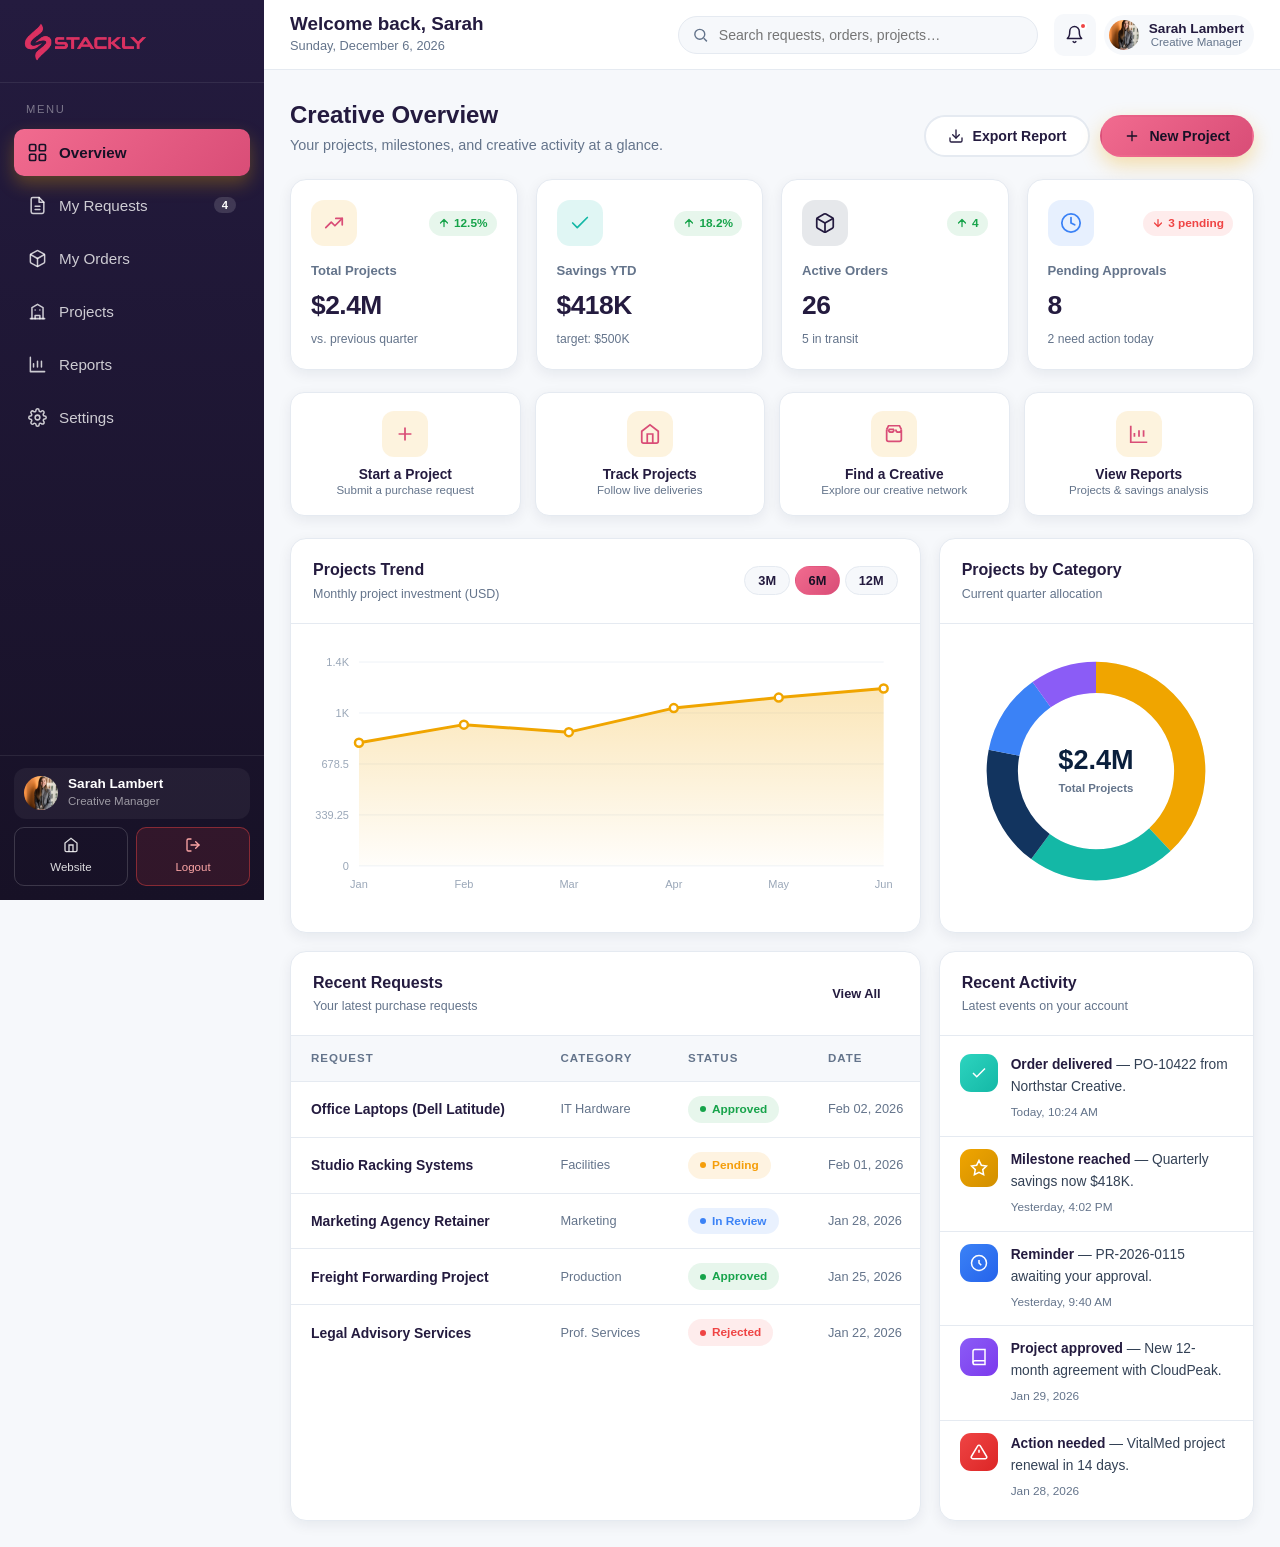
==== commit 99d20211: "Add files via upload" ====
--- a/user-dashboard.html
+++ b/user-dashboard.html
@@ -126,7 +126,7 @@
                 <span class="d-time">2d ago</span>
               </div>
             </div>
-            <div class="dropdown-foot"><a href="#" data-page="requests">View all requests</a></div>
+            <div class="dropdown-foot"><a href="404.html">View all requests</a></div>
           </div>
         </div>
 
@@ -296,7 +296,7 @@
                 <h3>Recent Requests</h3>
                 <div class="sub">Your latest purchase requests</div>
               </div>
-              <button type="button" class="btn btn-ghost btn-sm" data-page="requests">View All</button>
+              <button type="button" class="btn btn-ghost btn-sm" onclick="window.location.href='404.html'">View All</button>
             </div>
             <div class="table-wrap">
               <table class="data-table">
